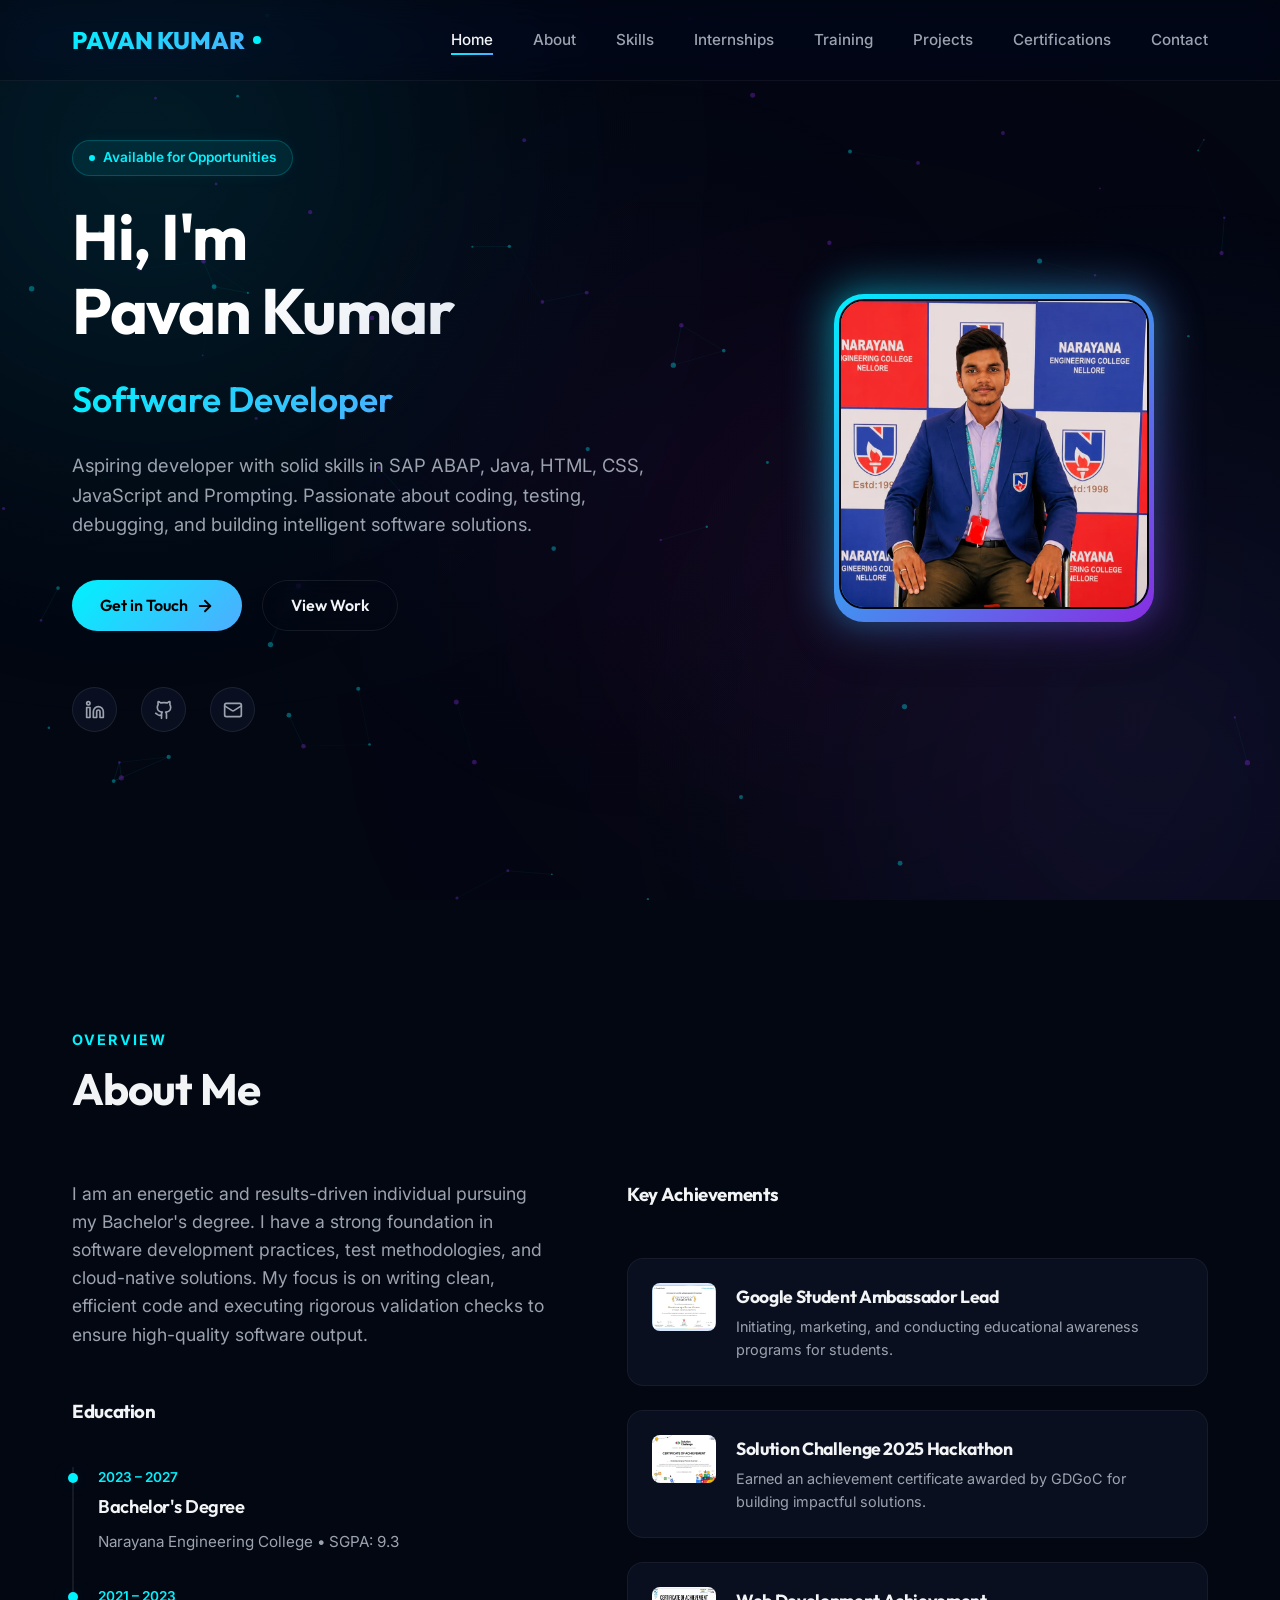
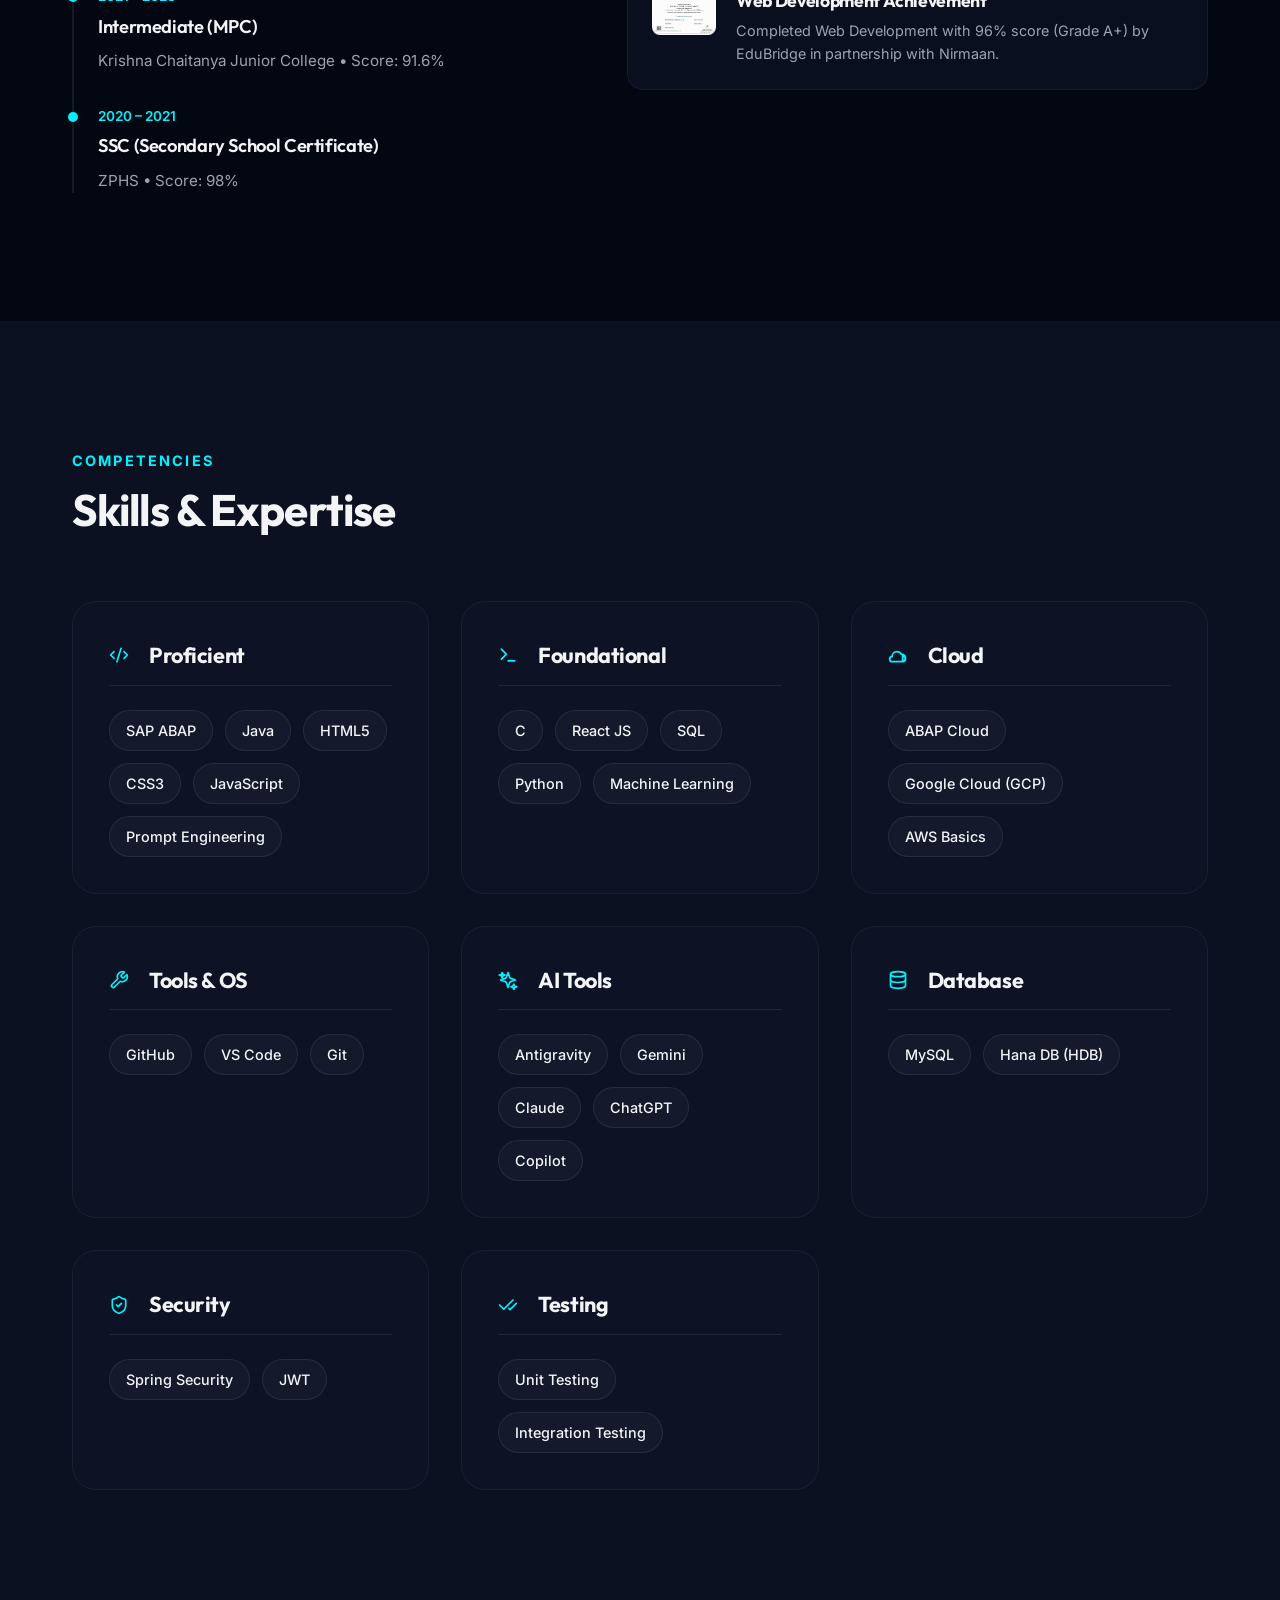
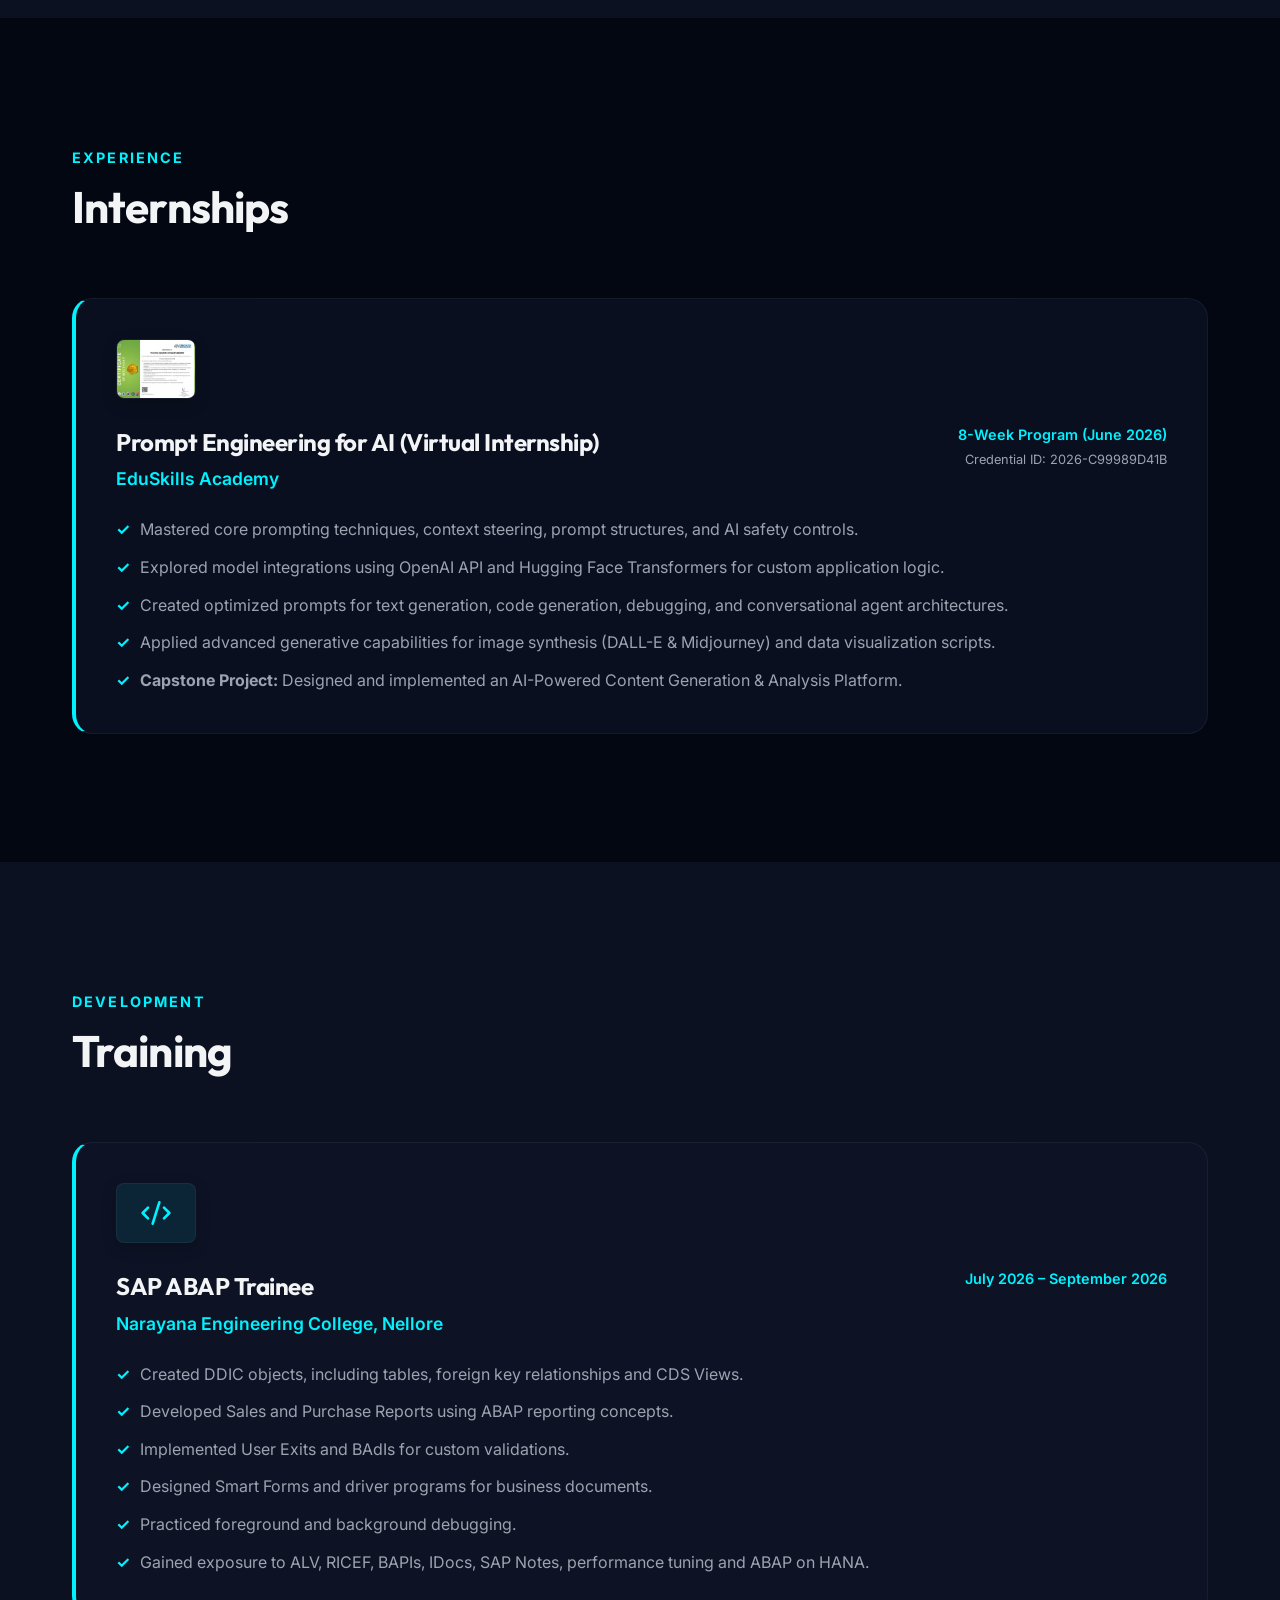
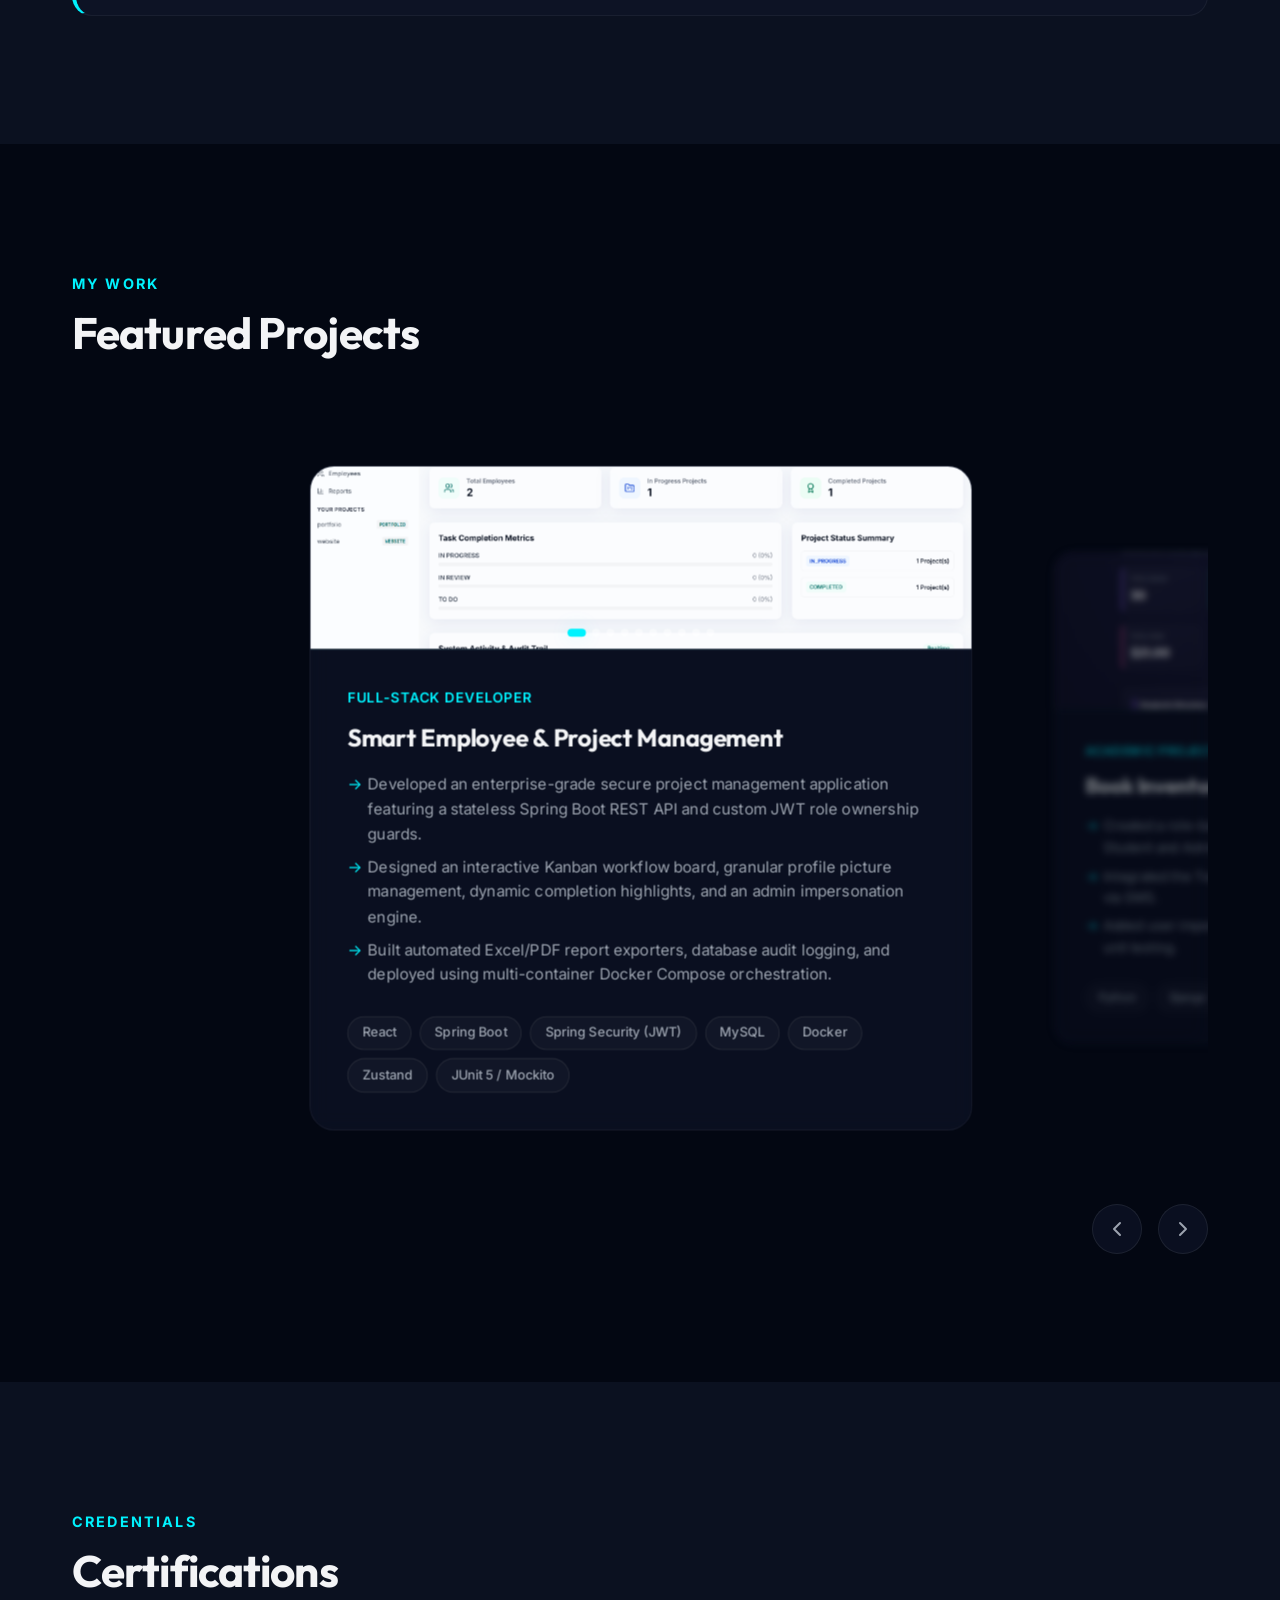
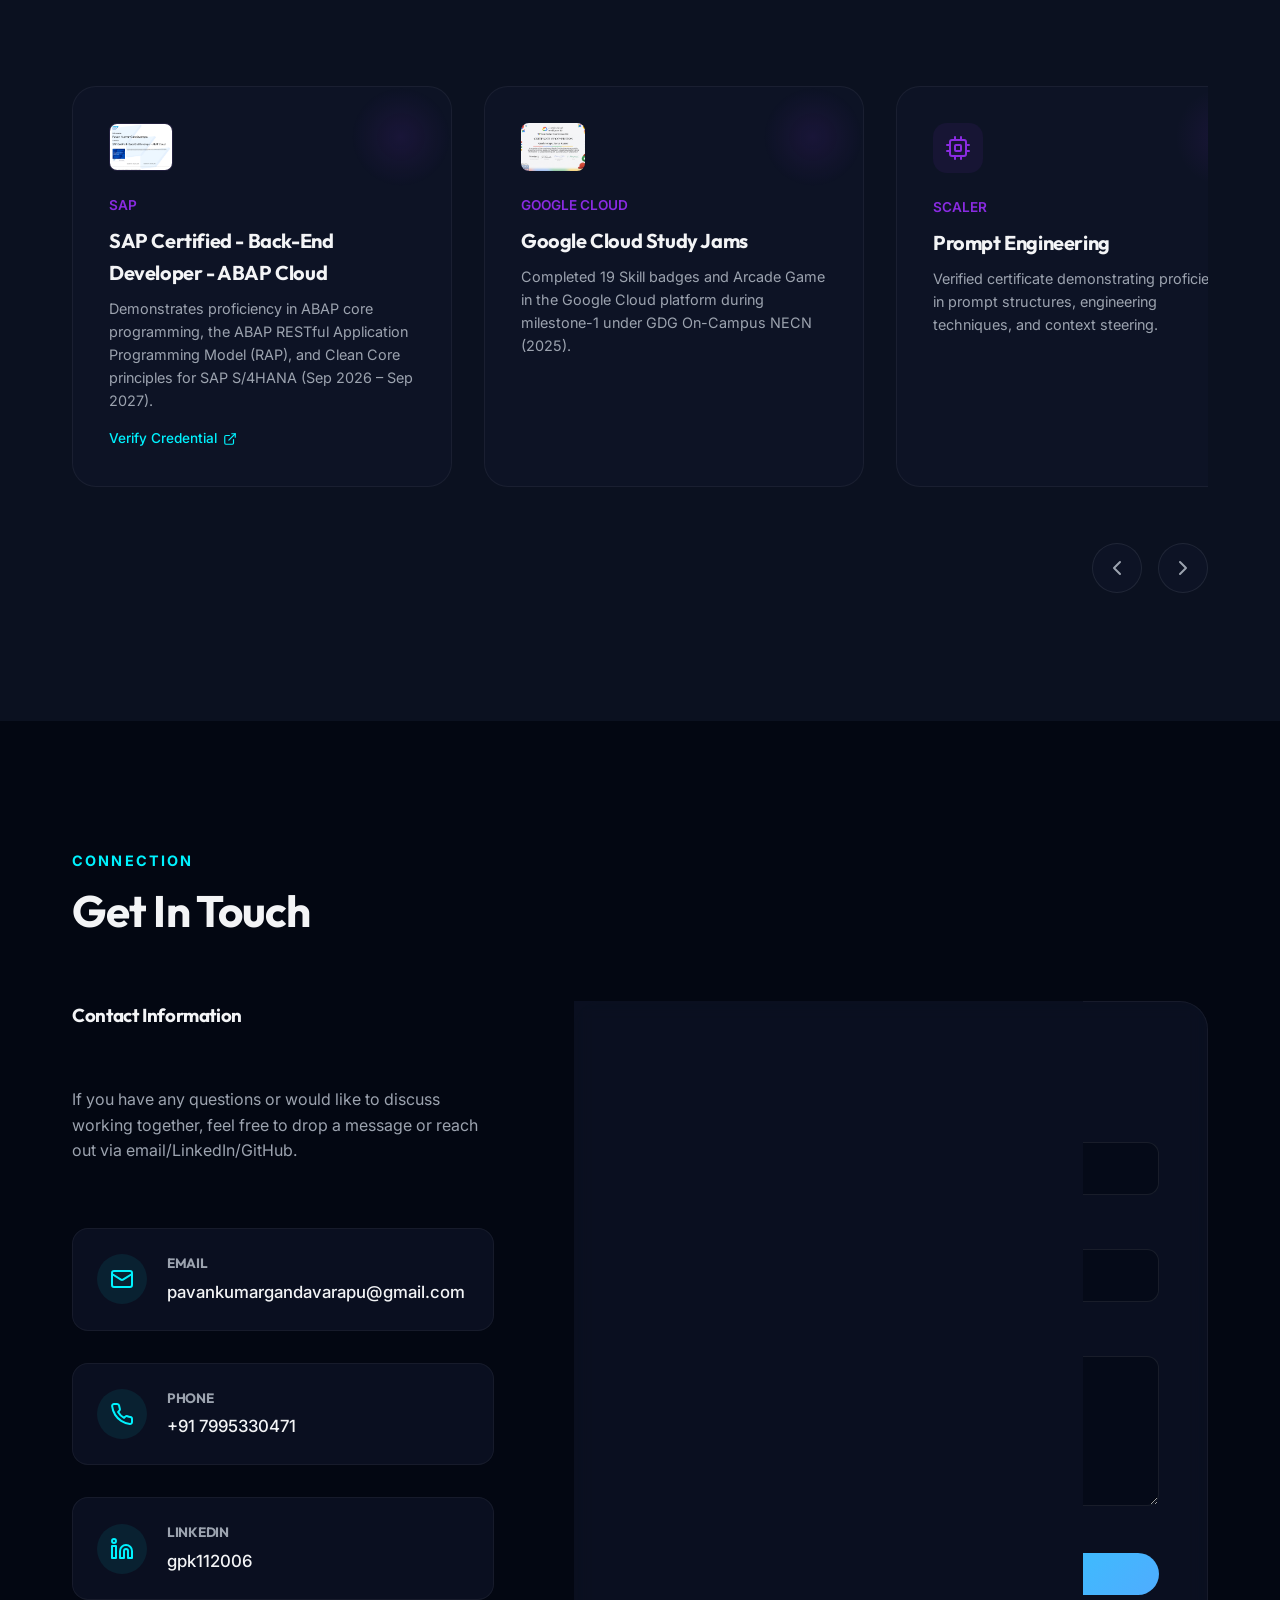
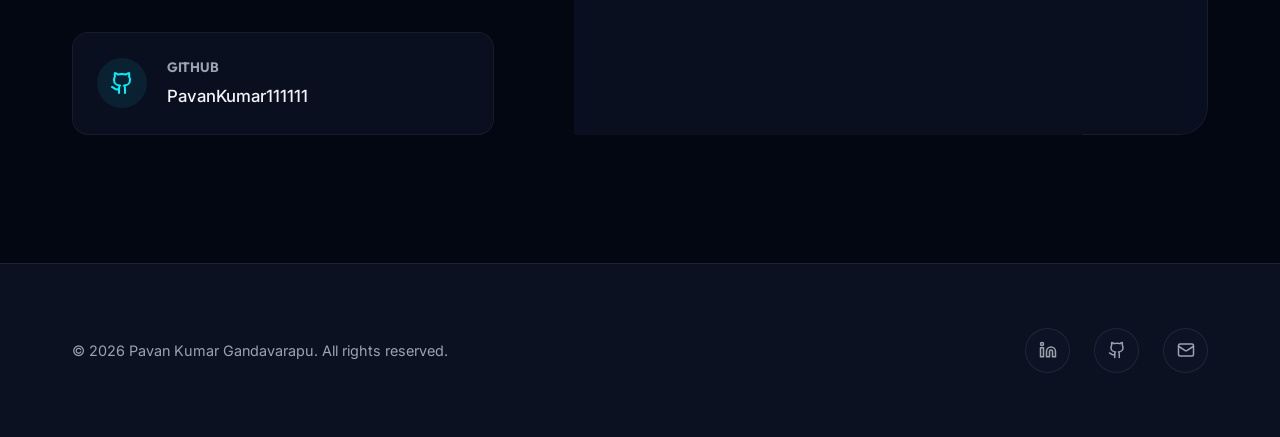
==== index.html @ f1aa1894 "Updated" ====
<!DOCTYPE html>
<html lang="en">
<head>
  <meta charset="UTF-8">
  <meta name="viewport" content="width=device-width, initial-scale=1.0">
  <meta name="description" content="Pavan Kumar Gandavarapu - Software Developer & Quality Analyst Portfolio. Explore projects, skills, education, and achievements.">
  <title>Pavan Kumar Gandavarapu | Portfolio</title>
  <link rel="stylesheet" href="style.css">
</head>
<body>

  <!-- Scroll Progress Bar -->
  <div class="scroll-progress-container">
    <div class="scroll-progress-bar"></div>
  </div>

  <!-- Background Floating Blur Blobs -->
  <div class="bg-blob-container">
    <div class="bg-blob blob-1"></div>
    <div class="bg-blob blob-2"></div>
    <div class="bg-blob blob-3"></div>
  </div>

  <!-- Background Grid Mesh -->
  <div class="bg-grid"></div>

  <!-- Header Navigation -->
  <header>
    <div class="container">
      <nav>
        <a href="#hero" class="logo">
          PAVAN KUMAR <span class="logo-dot"></span>
        </a>
        <ul class="nav-links">
          <li><a href="#hero" class="active">Home</a></li>
          <li><a href="#about">About</a></li>
          <li><a href="#skills">Skills</a></li>
          <li><a href="#internships">Internships</a></li>
          <li><a href="#training">Training</a></li>
          <li><a href="#projects">Projects</a></li>
          <li><a href="#certifications">Certifications</a></li>
          <li><a href="#contact">Contact</a></li>
        </ul>
        <button class="mobile-menu-btn" aria-label="Toggle navigation menu">
          <span></span>
          <span></span>
          <span></span>
        </button>
      </nav>
    </div>
  </header>

  <main>
    <!-- Hero Section -->
    <section id="hero" class="hero">
      <!-- Animated Particle Canvas -->
      <canvas id="hero-particles" class="hero-particles-canvas"></canvas>
      <div class="container hero-wrapper">
        <div class="hero-content">
          <div class="hero-tag">Available for Opportunities</div>
          <h1>Hi, I'm <br>Pavan Kumar</h1>
          <div class="hero-typing" data-roles='["Software Developer", "Quality Analyst", "Prompt Engineer", "Web Developer"]'></div>
          <p class="hero-desc">
            Aspiring developer with solid skills in SAP ABAP, Java, HTML, CSS, JavaScript and Prompting. Passionate about coding, testing, debugging, and building intelligent software solutions.
          </p>
          <div class="hero-cta">
            <a href="#contact" class="btn btn-primary">
              Get in Touch 
              <svg xmlns="http://www.w3.org/2000/svg" width="18" height="18" viewBox="0 0 24 24" fill="none" stroke="currentColor" stroke-width="2.5" stroke-linecap="round" stroke-linejoin="round" class="lucide lucide-arrow-right"><path d="M5 12h14"/><path d="m12 5 7 7-7 7"/></svg>
            </a>
            <a href="#projects" class="btn btn-secondary">View Work</a>
          </div>
          <div class="hero-socials">
            <a href="http://www.linkedin.com/in/gpk112006" target="_blank" rel="noopener noreferrer" class="social-link" aria-label="LinkedIn">
              <svg xmlns="http://www.w3.org/2000/svg" width="20" height="20" viewBox="0 0 24 24" fill="none" stroke="currentColor" stroke-width="2" stroke-linecap="round" stroke-linejoin="round" class="lucide lucide-linkedin"><path d="M16 8a6 6 0 0 1 6 6v7h-4v-7a2 2 0 0 0-2-2 2 2 0 0 0-2 2v7h-4v-7a6 6 0 0 1 6-6z"/><rect width="4" height="12" x="2" y="9"/><circle cx="4" cy="4" r="2"/></svg>
            </a>
            <a href="https://github.com/PavanKumar111111" target="_blank" rel="noopener noreferrer" class="social-link" aria-label="GitHub">
              <svg xmlns="http://www.w3.org/2000/svg" width="20" height="20" viewBox="0 0 24 24" fill="none" stroke="currentColor" stroke-width="2" stroke-linecap="round" stroke-linejoin="round" class="lucide lucide-github"><path d="M15 22v-4a4.8 4.8 0 0 0-1-3.5c3 0 6-2 6-5.5.08-1.25-.27-2.48-1-3.5.28-1.15.28-2.35 0-3.5 0 0-1 0-3 1.5-2.64-.5-5.36-.5-8 0C6 2 5 2 5 2c-.3 1.15-.3 2.35 0 3.5A5.403 5.403 0 0 0 4 9c0 3.5 3 5.5 6 5.5-.39.49-.68 1.05-.85 1.65-.17.6-.22 1.23-.15 1.85v4"/><path d="M9 18c-4.51 2-5-2-7-2"/></svg>
            </a>
            <a href="mailto:pavankumargandavarapu@gmail.com" class="social-link" aria-label="Email">
              <svg xmlns="http://www.w3.org/2000/svg" width="20" height="20" viewBox="0 0 24 24" fill="none" stroke="currentColor" stroke-width="2" stroke-linecap="round" stroke-linejoin="round" class="lucide lucide-mail"><rect width="20" height="16" x="2" y="4" rx="2"/><path d="m22 7-8.97 5.7a1.94 1.94 0 0 1-2.06 0L2 7"/></svg>
            </a>
          </div>
        </div>

        <div class="hero-visual">
          <div class="profile-image-wrapper">
            <img src="profile.jpg" alt="Pavan Kumar Gandavarapu" class="profile-img">
          </div>
        </div>
      </div>
    </section>

    <!-- About Section -->
    <section id="about">
      <div class="container">
        <div class="section-header reveal">
          <span class="section-tag">Overview</span>
          <h2 class="section-title">About Me</h2>
        </div>
        
        <div class="about-grid">
          <div class="about-details reveal">
            <p class="about-text">
              I am an energetic and results-driven individual pursuing my Bachelor's degree. I have a strong foundation in software development practices, test methodologies, and cloud-native solutions. My focus is on writing clean, efficient code and executing rigorous validation checks to ensure high-quality software output.
            </p>
            
            <h3 style="margin-top: 1rem; margin-bottom: 0.5rem; font-family: var(--font-heading);">Education</h3>
            <div class="timeline">
              <div class="timeline-item">
                <div class="timeline-dot"></div>
                <div class="timeline-meta">2023 – 2027</div>
                <h4 class="timeline-title">Bachelor's Degree</h4>
                <p class="timeline-desc">Narayana Engineering College • SGPA: 9.3</p>
              </div>
              <div class="timeline-item">
                <div class="timeline-dot"></div>
                <div class="timeline-meta">2021 – 2023</div>
                <h4 class="timeline-title">Intermediate (MPC)</h4>
                <p class="timeline-desc">Krishna Chaitanya Junior College • Score: 91.6%</p>
              </div>
              <div class="timeline-item">
                <div class="timeline-dot"></div>
                <div class="timeline-meta">2020 – 2021</div>
                <h4 class="timeline-title">SSC (Secondary School Certificate)</h4>
                <p class="timeline-desc">ZPHS • Score: 98%</p>
              </div>
            </div>
          </div>

          <div class="about-achievements reveal">
            <h3 style="margin-bottom: 1.5rem; font-family: var(--font-heading);">Key Achievements</h3>
            
            <div class="achievement-card">
              <div class="achievement-icon" style="width: 64px; height: 48px; padding: 0; overflow: hidden; border-radius: 8px; flex-shrink: 0;">
                <img src="ambassador.png" alt="Google Student Ambassador - Certificate of Completion" class="project-img-cover" style="width: 100%; height: 100%; object-fit: cover;">
              </div>
              <div class="achievement-content">
                <h4>Google Student Ambassador Lead</h4>
                <p>Initiating, marketing, and conducting educational awareness programs for students.</p>
              </div>
            </div>

            <div class="achievement-card">
              <div class="achievement-icon" style="width: 64px; height: 48px; padding: 0; overflow: hidden; border-radius: 8px; flex-shrink: 0;">
                <img src="solution_challenge.png" alt="GDG on Campus Solution Challenge - Certificate of Achievement" class="project-img-cover" style="width: 100%; height: 100%; object-fit: cover;">
              </div>
              <div class="achievement-content">
                <h4>Solution Challenge 2025 Hackathon</h4>
                <p>Earned an achievement certificate awarded by GDGoC for building impactful solutions.</p>
              </div>
            </div>

            <div class="achievement-card">
              <div class="achievement-icon" style="width: 64px; height: 48px; padding: 0; overflow: hidden; border-radius: 8px; flex-shrink: 0;">
                <img src="web_dev_cert.png" alt="Web Development with MERN Stack - Certificate of Achievement" class="project-img-cover" style="width: 100%; height: 100%; object-fit: cover;">
              </div>
              <div class="achievement-content">
                <h4>Web Development Achievement</h4>
                <p>Completed Web Development with 96% score (Grade A+) by EduBridge in partnership with Nirmaan.</p>
              </div>
            </div>
          </div>
        </div>
      </div>
    </section>

    <!-- Skills Section -->
    <section id="skills" style="background-color: var(--color-bg-alt);">
      <div class="container">
        <div class="section-header reveal">
          <span class="section-tag">Competencies</span>
          <h2 class="section-title">Skills & Expertise</h2>
        </div>

        <div class="skills-grid reveal">
          <!-- Category 1 -->
          <div class="skills-category">
            <h3>
              <svg xmlns="http://www.w3.org/2000/svg" width="20" height="20" viewBox="0 0 24 24" fill="none" stroke="currentColor" stroke-width="2" stroke-linecap="round" stroke-linejoin="round" class="lucide lucide-code-2" style="margin-right: 8px;"><path d="m18 16 4-4-4-4"/><path d="m6 8-4 4 4 4"/><path d="m14.5 4-5 16"/></svg>
              Proficient
            </h3>
            <div class="skills-list">
              <span class="skill-tag">SAP ABAP</span>
              <span class="skill-tag">Java</span>
              <span class="skill-tag">HTML5</span>
              <span class="skill-tag">CSS3</span>
              <span class="skill-tag">JavaScript</span>
              <span class="skill-tag">Prompt Engineering</span>
            </div>
          </div>

          <!-- Category 2 -->
          <div class="skills-category">
            <h3>
              <svg xmlns="http://www.w3.org/2000/svg" width="20" height="20" viewBox="0 0 24 24" fill="none" stroke="currentColor" stroke-width="2" stroke-linecap="round" stroke-linejoin="round" class="lucide lucide-terminal" style="margin-right: 8px;"><polyline points="4 17 10 11 4 5"/><line x1="12" x2="20" y1="19" y2="19"/></svg>
              Foundational
            </h3>
            <div class="skills-list">
              <span class="skill-tag">C</span>
              <span class="skill-tag">React JS</span>
              <span class="skill-tag">SQL</span>
              <span class="skill-tag">Python</span>
              <span class="skill-tag">Machine Learning</span>
            </div>
          </div>

          <!-- Category 3 -->
          <div class="skills-category">
            <h3>
              <svg xmlns="http://www.w3.org/2000/svg" width="20" height="20" viewBox="0 0 24 24" fill="none" stroke="currentColor" stroke-width="2" stroke-linecap="round" stroke-linejoin="round" class="lucide lucide-cloud" style="margin-right: 8px;"><path d="M17.5 19A3.5 3.5 0 0 0 21 15.5c0-2.79-2.54-4.5-5-4.5-.42-1.04-1.21-1.88-2.22-2.39S11.65 8 10.5 8a5.5 5.5 0 0 0-5.5 5.5C5 13.52 5.02 13.62 5.04 13.73A3.5 3.5 0 0 0 2 17a3 3 0 0 0 3 3h12.5a3.5 3.5 0 0 0 0-7z"/></svg>
              Cloud
            </h3>
            <div class="skills-list">
              <span class="skill-tag">ABAP Cloud</span>
              <span class="skill-tag">Google Cloud (GCP)</span>
              <span class="skill-tag">AWS Basics</span>
            </div>
          </div>

          <!-- Category 4 -->
          <div class="skills-category">
            <h3>
              <svg xmlns="http://www.w3.org/2000/svg" width="20" height="20" viewBox="0 0 24 24" fill="none" stroke="currentColor" stroke-width="2" stroke-linecap="round" stroke-linejoin="round" class="lucide lucide-wrench" style="margin-right: 8px;"><path d="M14.7 6.3a1 1 0 0 0 0 1.4l1.6 1.6a1 1 0 0 0 1.4 0l3.77-3.77a6 6 0 0 1-7.94 7.94l-6.91 6.91a2.12 2.12 0 0 1-3-3l6.91-6.91a6 6 0 0 1 7.94-7.94l-3.76 3.76z"/></svg>
              Tools & OS
            </h3>
            <div class="skills-list">
              <span class="skill-tag">GitHub</span>
              <span class="skill-tag">VS Code</span>
              <span class="skill-tag">Git</span>
            </div>
          </div>

          <!-- Category 5 -->
          <div class="skills-category">
            <h3>
              <svg xmlns="http://www.w3.org/2000/svg" width="20" height="20" viewBox="0 0 24 24" fill="none" stroke="currentColor" stroke-width="2" stroke-linecap="round" stroke-linejoin="round" class="lucide lucide-sparkles" style="margin-right: 8px;"><path d="m12 3-1.912 5.813a2 2 0 0 1-1.275 1.275L3 12l5.813 1.912a2 2 0 0 1 1.275 1.275L12 21l1.912-5.813a2 2 0 0 1 1.275-1.275L21 12l-5.813-1.912a2 2 0 0 1-1.275-1.275L12 3Z"/><path d="m5 3 1 2.5L8.5 6 6 7 5 9.5 4 7 1.5 6 4 5.5z"/><path d="m19 17 1 2.5 2.5.5-2.5 1-1 2.5-1-2.5-2.5-1 2.5-1z"/></svg>
              AI Tools
            </h3>
            <div class="skills-list">
              <span class="skill-tag">Antigravity</span>
              <span class="skill-tag">Gemini</span>
              <span class="skill-tag">Claude</span>
              <span class="skill-tag">ChatGPT</span>
              <span class="skill-tag">Copilot</span>
            </div>
          </div>

          <!-- Category 6 -->
          <div class="skills-category">
            <h3>
              <svg xmlns="http://www.w3.org/2000/svg" width="20" height="20" viewBox="0 0 24 24" fill="none" stroke="currentColor" stroke-width="2" stroke-linecap="round" stroke-linejoin="round" class="lucide lucide-database" style="margin-right: 8px;"><ellipse cx="12" cy="5" rx="9" ry="3"/><path d="M3 5V19A9 3 0 0 0 21 19V5"/><path d="M3 12A9 3 0 0 0 21 12"/></svg>
              Database
            </h3>
            <div class="skills-list">
              <span class="skill-tag">MySQL</span>
              <span class="skill-tag">Hana DB (HDB)</span>
            </div>
          </div>

          <!-- Category 7 -->
          <div class="skills-category">
            <h3>
              <svg xmlns="http://www.w3.org/2000/svg" width="20" height="20" viewBox="0 0 24 24" fill="none" stroke="currentColor" stroke-width="2" stroke-linecap="round" stroke-linejoin="round" class="lucide lucide-shield-check" style="margin-right: 8px;"><path d="M20 13c0 5-3.5 7.5-7.66 8.95a1 1 0 0 1-.67-.01C7.5 20.5 4 18 4 13V6a1 1 0 0 1 1-1c2 0 4.5-1.2 6.24-2.72a1.17 1.17 0 0 1 1.52 0C14.51 3.81 17 5 19 5a1 1 0 0 1 1 1z"/><path d="m9 12 2 2 4-4"/></svg>
              Security
            </h3>
            <div class="skills-list">
              <span class="skill-tag">Spring Security</span>
              <span class="skill-tag">JWT</span>
            </div>
          </div>

          <!-- Category 8 -->
          <div class="skills-category">
            <h3>
              <svg xmlns="http://www.w3.org/2000/svg" width="20" height="20" viewBox="0 0 24 24" fill="none" stroke="currentColor" stroke-width="2" stroke-linecap="round" stroke-linejoin="round" class="lucide lucide-check-check" style="margin-right: 8px;"><path d="M18 6 7 17l-5-5"/><path d="m22 10-7.5 7.5L13 16"/></svg>
              Testing
            </h3>
            <div class="skills-list">
              <span class="skill-tag">Unit Testing</span>
              <span class="skill-tag">Integration Testing</span>
            </div>
          </div>
        </div>
      </div>
    </section>

    <!-- Internships Section -->
    <section id="internships">
      <div class="container">
        <div class="section-header reveal">
          <span class="section-tag">Experience</span>
          <h2 class="section-title">Internships</h2>
        </div>

        <div class="internships-list reveal">
          <!-- Internship 1 -->
          <div class="internship-card">
            <div class="internship-header" style="display: flex; gap: 1.5rem; align-items: center; margin-bottom: 1.5rem;">
              <div class="internship-cert-thumb" style="width: 80px; height: 60px; padding: 0; overflow: hidden; border-radius: 8px; flex-shrink: 0; border: 1px solid var(--color-glass-border); box-shadow: 0 5px 15px rgba(0,0,0,0.2);">
                <img src="internship.png" alt="EduSkills Academy Prompt Engineering Virtual Internship - Certificate" class="project-img-cover" style="width: 100%; height: 100%; object-fit: cover;">
              </div>
              <div style="flex-grow: 1; display: flex; justify-content: space-between; flex-wrap: wrap; gap: 1rem; width: 100%;">
                <div class="internship-title">
                  <h3>Prompt Engineering for AI (Virtual Internship)</h3>
                  <span class="internship-company">EduSkills Academy</span>
                </div>
                <div class="internship-meta" style="text-align: right;">
                  <div class="internship-date">8-Week Program (June 2026)</div>
                  <div class="internship-id">Credential ID: 2026-C99989D41B</div>
                </div>
              </div>
            </div>
            <ul class="internship-bullets">
              <li>Mastered core prompting techniques, context steering, prompt structures, and AI safety controls.</li>
              <li>Explored model integrations using OpenAI API and Hugging Face Transformers for custom application logic.</li>
              <li>Created optimized prompts for text generation, code generation, debugging, and conversational agent architectures.</li>
              <li>Applied advanced generative capabilities for image synthesis (DALL-E & Midjourney) and data visualization scripts.</li>
              <li><strong>Capstone Project:</strong> Designed and implemented an AI-Powered Content Generation & Analysis Platform.</li>
            </ul>
          </div>
        </div>
      </div>
    </section>

    <!-- Training Section -->
    <section id="training" style="background-color: var(--color-bg-alt);">
      <div class="container">
        <div class="section-header reveal">
          <span class="section-tag">Development</span>
          <h2 class="section-title">Training</h2>
        </div>

        <div class="internships-list reveal">
          <!-- Training 1 -->
          <div class="internship-card">
            <div class="internship-header" style="display: flex; gap: 1.5rem; align-items: center; margin-bottom: 1.5rem;">
              <div class="internship-cert-thumb" style="width: 80px; height: 60px; padding: 0; overflow: hidden; border-radius: 8px; flex-shrink: 0; border: 1px solid var(--color-glass-border); box-shadow: 0 5px 15px rgba(0,0,0,0.2); display: flex; align-items: center; justify-content: center; background: rgba(0, 242, 254, 0.08);">
                <svg xmlns="http://www.w3.org/2000/svg" width="32" height="32" viewBox="0 0 24 24" fill="none" stroke="currentColor" stroke-width="2" stroke-linecap="round" stroke-linejoin="round" class="lucide lucide-code-2" style="color: var(--color-primary);"><path d="m18 16 4-4-4-4"/><path d="m6 8-4 4 4 4"/><path d="m14.5 4-5 16"/></svg>
              </div>
              <div style="flex-grow: 1; display: flex; justify-content: space-between; flex-wrap: wrap; gap: 1rem; width: 100%;">
                <div class="internship-title">
                  <h3>SAP ABAP Trainee</h3>
                  <span class="internship-company">Narayana Engineering College, Nellore</span>
                </div>
                <div class="internship-meta" style="text-align: right;">
                  <div class="internship-date">July 2026 – September 2026</div>
                </div>
              </div>
            </div>
            <ul class="internship-bullets">
              <li>Created DDIC objects, including tables, foreign key relationships and CDS Views.</li>
              <li>Developed Sales and Purchase Reports using ABAP reporting concepts.</li>
              <li>Implemented User Exits and BAdIs for custom validations.</li>
              <li>Designed Smart Forms and driver programs for business documents.</li>
              <li>Practiced foreground and background debugging.</li>
              <li>Gained exposure to ALV, RICEF, BAPIs, IDocs, SAP Notes, performance tuning and ABAP on HANA.</li>
            </ul>
          </div>
        </div>
      </div>
    </section>

    <!-- Projects Section -->
    <section id="projects">
      <div class="container">
        <div class="section-header reveal">
          <span class="section-tag">My Work</span>
          <h2 class="section-title">Featured Projects</h2>
        </div>

        <div class="projects-carousel-container reveal">
          <div class="projects-wrapper">
            <!-- Project 1: Smart Employee & Project Management -->
            <div class="project-card">
              <div class="project-header-visual" style="padding: 0; position: relative;">
                <div class="project-slides">
                  <img src="ep1.png" alt="Smart E&P - Administrator Dashboard (Light)" class="project-img-cover active">
                  <img src="ep2.png" alt="Smart E&P - Administrator Dashboard (Dark)" class="project-img-cover">
                  <img src="ep3.png" alt="Smart E&P - Employee Directory" class="project-img-cover">
                  <img src="ep4.png" alt="Smart E&P - Project Showcase" class="project-img-cover">
                  <img src="ep5.png" alt="Smart E&P - System Reports" class="project-img-cover">
                  <img src="ep6.png" alt="Smart E&P - Add New Employee Modal Validation" class="project-img-cover">
                  <img src="ep7.png" alt="Smart E&P - Employee Dashboard" class="project-img-cover">
                  <img src="ep8.png" alt="Smart E&P - 2-Factor Authentication" class="project-img-cover">
                  <img src="ep9.png" alt="Smart E&P - Admin Impersonating Employee view" class="project-img-cover">
                  <img src="ep10.png" alt="Smart E&P - Create New Project Validation" class="project-img-cover">
                </div>
                <div class="slide-dots">
                  <span class="slide-dot active" data-slide-index="0"></span>
                  <span class="slide-dot" data-slide-index="1"></span>
                  <span class="slide-dot" data-slide-index="2"></span>
                  <span class="slide-dot" data-slide-index="3"></span>
                  <span class="slide-dot" data-slide-index="4"></span>
                  <span class="slide-dot" data-slide-index="5"></span>
                  <span class="slide-dot" data-slide-index="6"></span>
                  <span class="slide-dot" data-slide-index="7"></span>
                  <span class="slide-dot" data-slide-index="8"></span>
                  <span class="slide-dot" data-slide-index="9"></span>
                </div>
              </div>
              <div class="project-info">
                <span class="project-meta">Full-Stack Developer</span>
                <h3>Smart Employee & Project Management</h3>
                <div class="project-desc">
                  <ul>
                    <li>Developed an enterprise-grade secure project management application featuring a stateless Spring Boot REST API and custom JWT role ownership guards.</li>
                    <li>Designed an interactive Kanban workflow board, granular profile picture management, dynamic completion highlights, and an admin impersonation engine.</li>
                    <li>Built automated Excel/PDF report exporters, database audit logging, and deployed using multi-container Docker Compose orchestration.</li>
                  </ul>
                </div>
                <div class="project-tech">
                  <span class="tech-pill">React</span>
                  <span class="tech-pill">Spring Boot</span>
                  <span class="tech-pill">Spring Security (JWT)</span>
                  <span class="tech-pill">MySQL</span>
                  <span class="tech-pill">Docker</span>
                  <span class="tech-pill">Zustand</span>
                  <span class="tech-pill">JUnit 5 / Mockito</span>
                </div>
              </div>
            </div>

            <!-- Project 2: Book Inventory Management -->
            <div class="project-card">
              <div class="project-header-visual" style="padding: 0; position: relative;">
                <div class="project-slides">
                  <img src="book1.png" alt="Book Inventory - Admin Dashboard" class="project-img-cover active">
                  <img src="book2.png" alt="Book Inventory - Student Management" class="project-img-cover">
                  <img src="book3.png" alt="Book Inventory - Recent Borrowing Activity" class="project-img-cover">
                  <img src="book4.png" alt="Book Inventory - Library Search Catalog" class="project-img-cover">
                </div>
                <div class="slide-dots">
                  <span class="slide-dot active" data-slide-index="0"></span>
                  <span class="slide-dot" data-slide-index="1"></span>
                  <span class="slide-dot" data-slide-index="2"></span>
                  <span class="slide-dot" data-slide-index="3"></span>
                </div>
              </div>
              <div class="project-info">
                <span class="project-meta">Academic Project</span>
                <h3>Book Inventory Management</h3>
                <div class="project-desc">
                  <ul>
                    <li>Created a role-based book inventory management database with secure Student and Admin portals.</li>
                    <li>Integrated the Twilio API to automatically dispatch overdue notices and alerts via SMS.</li>
                    <li>Added user impersonation, instant filter search, automated fine logs, and solid unit testing.</li>
                  </ul>
                </div>
                <div class="project-tech">
                  <span class="tech-pill">Python</span>
                  <span class="tech-pill">Django</span>
                  <span class="tech-pill">SQLite</span>
                  <span class="tech-pill">Twilio API</span>
                  <span class="tech-pill">Unit Testing</span>
                </div>
              </div>
            </div>

            <!-- Project 3: Tomato Leaf Disease Classification -->
            <div class="project-card">
              <div class="project-header-visual">
                <div class="project-icon-wrapper">
                  <svg xmlns="http://www.w3.org/2000/svg" width="32" height="32" viewBox="0 0 24 24" fill="none" stroke="currentColor" stroke-width="2" stroke-linecap="round" stroke-linejoin="round" class="lucide lucide-leaf"><path d="M11 20A7 7 0 0 1 9.8 6.1C15.5 5 17 4.48 19 2c1 2 2 3.58 1 9.8a7 7 0 0 1-9 8.2z"/><path d="M9 22v-4h-2a3 3 0 0 1-3-3V8"/></svg>
                </div>
              </div>
              <div class="project-info">
                <span class="project-meta">Research Project</span>
                <h3>Tomato Leaf Disease Classification</h3>
                <div class="project-desc">
                  <ul>
                    <li>Developed a hybrid deep learning + machine learning framework to classify 10 tomato leaf disease categories.</li>
                    <li>Extracted high-level discriminative features using pre-trained MobileNetV2 architecture, followed by PCA dimensionality reduction.</li>
                    <li>Systematically evaluated 10 classifiers; SVM (RBF) achieved best overall metrics (~90.6% accuracy, 99.5% ROC-AUC).</li>
                  </ul>
                </div>
                <div class="project-tech">
                  <span class="tech-pill">Python</span>
                  <span class="tech-pill">MobileNetV2</span>
                  <span class="tech-pill">PCA</span>
                  <span class="tech-pill">SVM</span>
                  <span class="tech-pill">Scikit-Learn</span>
                  <span class="tech-pill">TensorFlow</span>
                </div>
              </div>
            </div>

            <!-- Project 4: AI-Driven Agricultural Platform -->
            <div class="project-card">
              <div class="project-header-visual" style="padding: 0;">
                <img src="agritech.png" alt="AgriTech Project Showcase" class="project-img-cover">
              </div>
              <div class="project-info">
                <span class="project-meta">Jan 2025 – Mar 2025</span>
                <h3>AI-Driven Agricultural Platform</h3>
                <div class="project-desc">
                  <ul>
                    <li>Led a 4-member team to construct an agricultural platform prototype helping small/marginal farmers.</li>
                    <li>Delivered real-time analytics and insights on soil health, weather forecasts, and market trends.</li>
                    <li>Integrated an intelligent AI Chatbot to guide users on farming practices and government schemes.</li>
                  </ul>
                </div>
                <div class="project-tech">
                  <span class="tech-pill">Python</span>
                  <span class="tech-pill">AI Chatbot</span>
                  <span class="tech-pill">Data Analytics</span>
                  <span class="tech-pill">Team Lead</span>
                </div>
              </div>
            </div>
          </div>
          <!-- Carousel Controls -->
          <div class="certs-nav" style="margin-top: 2rem;">
            <button class="certs-nav-btn" id="project-prev" aria-label="Previous projects">
              <svg xmlns="http://www.w3.org/2000/svg" width="24" height="24" viewBox="0 0 24 24" fill="none" stroke="currentColor" stroke-width="2" stroke-linecap="round" stroke-linejoin="round" class="lucide lucide-chevron-left"><path d="m15 18-6-6 6-6"/></svg>
            </button>
            <button class="certs-nav-btn" id="project-next" aria-label="Next projects">
              <svg xmlns="http://www.w3.org/2000/svg" width="24" height="24" viewBox="0 0 24 24" fill="none" stroke="currentColor" stroke-width="2" stroke-linecap="round" stroke-linejoin="round" class="lucide lucide-chevron-right"><path d="m9 18 6-6-6-6"/></svg>
            </button>
          </div>
        </div>
      </div>
    </section>

    <!-- Certifications Section -->
    <section id="certifications" style="background-color: var(--color-bg-alt);">
      <div class="container">
        <div class="section-header reveal">
          <span class="section-tag">Credentials</span>
          <h2 class="section-title">Certifications</h2>
        </div>

        <div class="certs-carousel-container reveal">
          <div class="certs-wrapper">
            <!-- Cert 1: SAP Certified Back-End Developer -->
            <div class="cert-card">
              <div class="cert-badge" style="width: 64px; height: 48px; padding: 0; overflow: hidden; border-radius: 8px; flex-shrink: 0; margin-bottom: 1.5rem; border: 1px solid var(--color-glass-border);">
                <img src="sap_abap_cert.png" alt="SAP Certified - Back-End Developer - ABAP Cloud" class="project-img-cover" style="width: 100%; height: 100%; object-fit: cover;">
              </div>
              <div class="cert-issuer">SAP</div>
              <h3>SAP Certified - Back-End Developer - ABAP Cloud</h3>
              <p class="cert-details">Demonstrates proficiency in ABAP core programming, the ABAP RESTful Application Programming Model (RAP), and Clean Core principles for SAP S/4HANA (Sep 2026 – Sep 2027).</p>
              <div>
                <a href="https://www.credly.com/badges/e33816d7-6ccc-4da6-92e5-0fb9e1ec4862" target="_blank" rel="noopener noreferrer" class="cert-verify-link">
                  Verify Credential
                  <svg xmlns="http://www.w3.org/2000/svg" width="14" height="14" viewBox="0 0 24 24" fill="none" stroke="currentColor" stroke-width="2" stroke-linecap="round" stroke-linejoin="round" class="lucide lucide-external-link"><path d="M15 3h6v6"/><path d="M10 14 21 3"/><path d="M18 13v6a2 2 0 0 1-2 2H5a2 2 0 0 1-2-2V8a2 2 0 0 1 2-2h6"/></svg>
                </a>
              </div>
            </div>

            <!-- Cert 2 -->
            <div class="cert-card">
              <div class="cert-badge" style="width: 64px; height: 48px; padding: 0; overflow: hidden; border-radius: 8px; flex-shrink: 0; margin-bottom: 1.5rem;">
                <img src="gcp_study_jams.png" alt="Google Cloud Study Jams '25 - Certificate of Completion" class="project-img-cover" style="width: 100%; height: 100%; object-fit: cover;">
              </div>
              <div class="cert-issuer">Google Cloud</div>
              <h3>Google Cloud Study Jams</h3>
              <p class="cert-details">Completed 19 Skill badges and Arcade Game in the Google Cloud platform during milestone-1 under GDG On-Campus NECN (2025).</p>
            </div>

            <!-- Cert 3 -->
            <div class="cert-card">
              <div class="cert-badge">
                <svg xmlns="http://www.w3.org/2000/svg" width="24" height="24" viewBox="0 0 24 24" fill="none" stroke="currentColor" stroke-width="2" stroke-linecap="round" stroke-linejoin="round" class="lucide lucide-cpu"><rect width="16" height="16" x="4" y="4" rx="2"/><rect width="6" height="6" x="9" y="9" rx="1"/><path d="M9 1v3"/><path d="M15 1v3"/><path d="M9 20v3"/><path d="M15 20v3"/><path d="M20 9h3"/><path d="M20 15h3"/><path d="M1 9h3"/><path d="M1 15h3"/></svg>
              </div>
              <div class="cert-issuer">Scaler</div>
              <h3>Prompt Engineering</h3>
              <p class="cert-details">Verified certificate demonstrating proficiency in prompt structures, engineering techniques, and context steering.</p>
            </div>

            <!-- Cert 4 -->
            <div class="cert-card">
              <div class="cert-badge" style="width: 64px; height: 48px; padding: 0; overflow: hidden; border-radius: 8px; flex-shrink: 0; margin-bottom: 1.5rem;">
                <img src="ai_essentials.png" alt="Google AI Essentials - Coursera Certification" class="project-img-cover" style="width: 100%; height: 100%; object-fit: cover;">
              </div>
              <div class="cert-issuer">Google & Coursera</div>
              <h3>Google AI Essentials</h3>
              <p class="cert-details">Acquired foundational AI expertise, learning to use generative AI tools to boost productivity, write prompts, and analyze data responsibly (Feb 2025).</p>
            </div>
          </div>

          <!-- Carousel Controls -->
          <div class="certs-nav">
            <button class="certs-nav-btn" id="cert-prev" aria-label="Previous certificates">
              <svg xmlns="http://www.w3.org/2000/svg" width="24" height="24" viewBox="0 0 24 24" fill="none" stroke="currentColor" stroke-width="2" stroke-linecap="round" stroke-linejoin="round" class="lucide lucide-chevron-left"><path d="m15 18-6-6 6-6"/></svg>
            </button>
            <button class="certs-nav-btn" id="cert-next" aria-label="Next certificates">
              <svg xmlns="http://www.w3.org/2000/svg" width="24" height="24" viewBox="0 0 24 24" fill="none" stroke="currentColor" stroke-width="2" stroke-linecap="round" stroke-linejoin="round" class="lucide lucide-chevron-right"><path d="m9 18 6-6-6-6"/></svg>
            </button>
          </div>
        </div>
      </div>
    </section>

    <!-- Contact Section -->
    <section id="contact">
      <div class="container">
        <div class="section-header reveal">
          <span class="section-tag">Connection</span>
          <h2 class="section-title">Get In Touch</h2>
        </div>

        <div class="contact-grid">
          <div class="contact-info reveal">
            <h3 style="font-family: var(--font-heading); margin-bottom: 1.5rem;">Contact Information</h3>
            <p style="color: var(--color-text-muted); margin-bottom: 2rem;">
              If you have any questions or would like to discuss working together, feel free to drop a message or reach out via email/LinkedIn/GitHub.
            </p>
            
            <div class="contact-card">
              <div class="contact-icon">
                <svg xmlns="http://www.w3.org/2000/svg" width="24" height="24" viewBox="0 0 24 24" fill="none" stroke="currentColor" stroke-width="2" stroke-linecap="round" stroke-linejoin="round" class="lucide lucide-mail"><rect width="20" height="16" x="2" y="4" rx="2"/><path d="m22 7-8.97 5.7a1.94 1.94 0 0 1-2.06 0L2 7"/></svg>
              </div>
              <div class="contact-details">
                <h4>Email</h4>
                <p><a href="mailto:pavankumargandavarapu@gmail.com">pavankumargandavarapu@gmail.com</a></p>
              </div>
            </div>

            <div class="contact-card">
              <div class="contact-icon">
                <svg xmlns="http://www.w3.org/2000/svg" width="24" height="24" viewBox="0 0 24 24" fill="none" stroke="currentColor" stroke-width="2" stroke-linecap="round" stroke-linejoin="round" class="lucide lucide-phone"><path d="M22 16.92v3a2 2 0 0 1-2.18 2 19.79 19.79 0 0 1-8.63-3.07 19.5 19.5 0 0 1-6-6 19.79 19.79 0 0 1-3.07-8.67A2 2 0 0 1 4.11 2h3a2 2 0 0 1 2 1.72 12.84 12.84 0 0 0 .7 2.81 2 2 0 0 1-.45 2.11L8.09 9.91a16 16 0 0 0 6 6l1.27-1.27a2 2 0 0 1 2.11-.45 12.84 12.84 0 0 0 2.81.7A2 2 0 0 1 22 16.92z"/></svg>
              </div>
              <div class="contact-details">
                <h4>Phone</h4>
                <p><a href="tel:+917995330471">+91 7995330471</a></p>
              </div>
            </div>

            <div class="contact-card">
              <div class="contact-icon">
                <svg xmlns="http://www.w3.org/2000/svg" width="24" height="24" viewBox="0 0 24 24" fill="none" stroke="currentColor" stroke-width="2" stroke-linecap="round" stroke-linejoin="round" class="lucide lucide-linkedin"><path d="M16 8a6 6 0 0 1 6 6v7h-4v-7a2 2 0 0 0-2-2 2 2 0 0 0-2 2v7h-4v-7a6 6 0 0 1 6-6z"/><rect width="4" height="12" x="2" y="9"/><circle cx="4" cy="4" r="2"/></svg>
              </div>
              <div class="contact-details">
                <h4>LinkedIn</h4>
                <p><a href="http://www.linkedin.com/in/gpk112006" target="_blank" rel="noopener noreferrer">gpk112006</a></p>
              </div>
            </div>

            <div class="contact-card">
              <div class="contact-icon">
                <svg xmlns="http://www.w3.org/2000/svg" width="24" height="24" viewBox="0 0 24 24" fill="none" stroke="currentColor" stroke-width="2" stroke-linecap="round" stroke-linejoin="round" class="lucide lucide-github"><path d="M15 22v-4a4.8 4.8 0 0 0-1-3.5c3 0 6-2 6-5.5.08-1.25-.27-2.48-1-3.5.28-1.15.28-2.35 0-3.5 0 0-1 0-3 1.5-2.64-.5-5.36-.5-8 0C6 2 5 2 5 2c-.3 1.15-.3 2.35 0 3.5A5.403 5.403 0 0 0 4 9c0 3.5 3 5.5 6 5.5-.39.49-.68 1.05-.85 1.65-.17.6-.22 1.23-.15 1.85v4"/><path d="M9 18c-4.51 2-5-2-7-2"/></svg>
              </div>
              <div class="contact-details">
                <h4>GitHub</h4>
                <p><a href="https://github.com/PavanKumar111111" target="_blank" rel="noopener noreferrer">PavanKumar111111</a></p>
              </div>
            </div>
          </div>

          <div class="contact-form reveal">
            <h3 style="font-family: var(--font-heading); margin-bottom: 2rem;">Send a Message</h3>
            <form action="https://formsubmit.co/pavankumargandavarapu@gmail.com" method="POST" id="portfolioContactForm">
              <!-- Disable captcha for seamless AJAX submit -->
              <input type="hidden" name="_captcha" value="false">
              <div class="form-group">
                <label for="formName">Full Name</label>
                <input type="text" id="formName" name="name" class="form-control" placeholder="Enter your name" required>
              </div>
              <div class="form-group">
                <label for="formEmail">Email Address</label>
                <input type="email" id="formEmail" name="email" class="form-control" placeholder="Enter your email" required>
              </div>
              <div class="form-group">
                <label for="formMessage">Message</label>
                <textarea id="formMessage" name="message" class="form-control" placeholder="Type your message here..." required></textarea>
              </div>
              <button type="submit" class="btn btn-primary" style="width: 100%; justify-content: center; margin-top: 1rem;">
                Send Message 
                <svg xmlns="http://www.w3.org/2000/svg" width="18" height="18" viewBox="0 0 24 24" fill="none" stroke="currentColor" stroke-width="2" stroke-linecap="round" stroke-linejoin="round" class="lucide lucide-send" style="margin-left: 8px;"><line x1="22" x2="11" y1="2" y2="13"/><polygon points="22 2 15 22 11 13 2 9 22 2"/></svg>
              </button>
              <div id="formStatus" class="form-status"></div>
            </form>
          </div>
        </div>
      </div>
    </section>
  </main>

  <footer>
    <div class="container footer-wrapper">
      <p class="copyright">
        &copy; 2026 Pavan Kumar Gandavarapu. All rights reserved.
      </p>
      <div class="hero-socials">
        <a href="http://www.linkedin.com/in/gpk112006" target="_blank" rel="noopener noreferrer" class="social-link" aria-label="LinkedIn">
          <svg xmlns="http://www.w3.org/2000/svg" width="18" height="18" viewBox="0 0 24 24" fill="none" stroke="currentColor" stroke-width="2" stroke-linecap="round" stroke-linejoin="round" class="lucide lucide-linkedin"><path d="M16 8a6 6 0 0 1 6 6v7h-4v-7a2 2 0 0 0-2-2 2 2 0 0 0-2 2v7h-4v-7a6 6 0 0 1 6-6z"/><rect width="4" height="12" x="2" y="9"/><circle cx="4" cy="4" r="2"/></svg>
        </a>
        <a href="https://github.com/PavanKumar111111" target="_blank" rel="noopener noreferrer" class="social-link" aria-label="GitHub">
          <svg xmlns="http://www.w3.org/2000/svg" width="18" height="18" viewBox="0 0 24 24" fill="none" stroke="currentColor" stroke-width="2" stroke-linecap="round" stroke-linejoin="round" class="lucide lucide-github"><path d="M15 22v-4a4.8 4.8 0 0 0-1-3.5c3 0 6-2 6-5.5.08-1.25-.27-2.48-1-3.5.28-1.15.28-2.35 0-3.5 0 0-1 0-3 1.5-2.64-.5-5.36-.5-8 0C6 2 5 2 5 2c-.3 1.15-.3 2.35 0 3.5A5.403 5.403 0 0 0 4 9c0 3.5 3 5.5 6 5.5-.39.49-.68 1.05-.85 1.65-.17.6-.22 1.23-.15 1.85v4"/><path d="M9 18c-4.51 2-5-2-7-2"/></svg>
        </a>
        <a href="mailto:pavankumargandavarapu@gmail.com" class="social-link" aria-label="Email">
          <svg xmlns="http://www.w3.org/2000/svg" width="18" height="18" viewBox="0 0 24 24" fill="none" stroke="currentColor" stroke-width="2" stroke-linecap="round" stroke-linejoin="round" class="lucide lucide-mail"><rect width="20" height="16" x="2" y="4" rx="2"/><path d="m22 7-8.97 5.7a1.94 1.94 0 0 1-2.06 0L2 7"/></svg>
        </a>
      </div>
    </div>
  </footer>

  <!-- Lightbox Modal for Images -->
  <div id="lightboxModal" class="lightbox-modal">
    <span class="lightbox-close">&times;</span>
    <div class="lightbox-container">
      <div class="lightbox-gallery" id="lightboxGallery">
        <!-- JS will dynamically populate image elements here -->
      </div>
      <!-- Gallery navigation arrows -->
      <button class="gallery-nav-btn prev" id="galleryPrev" aria-label="Previous image">&lsaquo;</button>
      <button class="gallery-nav-btn next" id="galleryNext" aria-label="Next image">&rsaquo;</button>
    </div>
    <div id="lightboxCaption" class="lightbox-caption"></div>
  </div>

  <script src="script.js"></script>
</body>
</html>
---- style.css ----
@import url('https://fonts.googleapis.com/css2?family=Inter:wght@300;400;500;600;700&family=Outfit:wght@400;500;600;700;800&display=swap');

/* --- CUSTOM VARIABLES --- */
:root {
  --font-heading: 'Outfit', sans-serif;
  --font-body: 'Inter', sans-serif;

  --color-bg: #030712;
  --color-bg-alt: #0b1120;
  --color-primary: #00f2fe;
  --color-secondary: #4facfe;
  --color-accent: #8a2be2;
  --color-text-main: #f3f4f6;
  --color-text-muted: #9ca3af;
  --color-border: rgba(255, 255, 255, 0.08);
  --color-glass-bg: rgba(15, 23, 42, 0.6);
  --color-glass-border: rgba(255, 255, 255, 0.05);
  
  --gradient-primary: linear-gradient(135deg, var(--color-primary) 0%, var(--color-secondary) 100%);
  --gradient-dark: linear-gradient(180deg, var(--color-bg) 0%, var(--color-bg-alt) 100%);
  --glow-shadow: 0 0 20px rgba(0, 242, 254, 0.15);
  --transition-smooth: all 0.4s cubic-bezier(0.16, 1, 0.3, 1);
}

/* --- RESET & GLOBAL STYLES --- */
* {
  margin: 0;
  padding: 0;
  box-sizing: border-box;
  scroll-behavior: smooth;
}

body {
  font-family: var(--font-body);
  background-color: var(--color-bg);
  color: var(--color-text-main);
  overflow-x: hidden;
  line-height: 1.6;
}

/* SVG icon sizing helper */
.contact-icon svg,
.achievement-icon svg,
.cert-badge svg {
  width: 24px;
  height: 24px;
  display: block;
}

.project-icon-wrapper svg {
  width: 32px;
  height: 32px;
  display: block;
}

/* Background mesh / grid effect */
.bg-grid {
  position: fixed;
  top: 0;
  left: 0;
  width: 100%;
  height: 100%;
  z-index: -2;
  background-image: 
    radial-gradient(circle at 10% 20%, rgba(0, 242, 254, 0.03) 0%, transparent 40%),
    radial-gradient(circle at 90% 80%, rgba(79, 172, 254, 0.04) 0%, transparent 40%),
    radial-gradient(circle at 50% 50%, rgba(138, 43, 226, 0.03) 0%, transparent 50%);
  background-attachment: fixed;
}

.bg-grid::before {
  content: '';
  position: absolute;
  top: 0;
  left: 0;
  width: 100%;
  height: 100%;
  background-image: linear-gradient(rgba(255, 255, 255, 0.004) 1px, transparent 1px),
                    linear-gradient(90deg, rgba(255, 255, 255, 0.004) 1px, transparent 1px);
  background-size: 50px 50px;
  mask-image: radial-gradient(ellipse at center, black, transparent 80%);
  -webkit-mask-image: radial-gradient(ellipse at center, black, transparent 80%);
}

/* --- SCROLLBAR --- */
::-webkit-scrollbar {
  width: 10px;
}
::-webkit-scrollbar-track {
  background: var(--color-bg);
}
::-webkit-scrollbar-thumb {
  background: rgba(255, 255, 255, 0.1);
  border-radius: 5px;
  border: 2px solid var(--color-bg);
}
::-webkit-scrollbar-thumb:hover {
  background: var(--color-primary);
}

/* --- TYPOGRAPHY --- */
h1, h2, h3, h4 {
  font-family: var(--font-heading);
  font-weight: 700;
  letter-spacing: -0.02em;
}

a {
  color: inherit;
  text-decoration: none;
  transition: var(--transition-smooth);
}

/* --- CONTAINER & BUTTONS --- */
.container {
  width: 100%;
  max-width: 1200px;
  margin: 0 auto;
  padding: 0 2rem;
}

.btn {
  display: inline-flex;
  align-items: center;
  gap: 0.5rem;
  padding: 0.75rem 1.75rem;
  border-radius: 50px;
  font-family: var(--font-heading);
  font-weight: 600;
  cursor: pointer;
  transition: var(--transition-smooth);
  position: relative;
  overflow: hidden;
  z-index: 1;
}

.btn-primary {
  background: var(--gradient-primary);
  color: #000;
  border: none;
}

.btn-primary:hover {
  transform: translateY(-2px);
  box-shadow: 0 5px 15px rgba(0, 242, 254, 0.3), var(--glow-shadow);
}

.btn-secondary {
  background: transparent;
  color: var(--color-text-main);
  border: 1px solid var(--color-border);
  backdrop-filter: blur(10px);
}

.btn-secondary:hover {
  border-color: var(--color-primary);
  color: var(--color-primary);
  transform: translateY(-2px);
  box-shadow: var(--glow-shadow);
}

/* --- HEADER & NAVIGATION --- */
header {
  position: fixed;
  top: 0;
  left: 0;
  width: 100%;
  z-index: 100;
  background: rgba(3, 7, 18, 0.4);
  backdrop-filter: blur(16px) saturate(180%);
  -webkit-backdrop-filter: blur(16px) saturate(180%);
  border-bottom: 1px solid var(--color-glass-border);
  transition: var(--transition-smooth);
}

header.scrolled {
  background: rgba(3, 7, 18, 0.85);
  box-shadow: 0 10px 30px rgba(0, 0, 0, 0.3);
}

nav {
  display: flex;
  justify-content: space-between;
  align-items: center;
  height: 80px;
}

.logo {
  font-family: var(--font-heading);
  font-size: 1.5rem;
  font-weight: 800;
  background: var(--gradient-primary);
  -webkit-background-clip: text;
  -webkit-text-fill-color: transparent;
  display: flex;
  align-items: center;
  gap: 0.5rem;
}

.logo-dot {
  width: 8px;
  height: 8px;
  border-radius: 50%;
  background: var(--color-primary);
  display: inline-block;
  box-shadow: var(--glow-shadow);
}

.nav-links {
  display: flex;
  gap: 2.5rem;
  list-style: none;
}

.nav-links a {
  font-size: 0.95rem;
  font-weight: 500;
  color: var(--color-text-muted);
  position: relative;
}

.nav-links a:hover,
.nav-links a.active {
  color: var(--color-text-main);
}

.nav-links a::after {
  content: '';
  position: absolute;
  bottom: -6px;
  left: 0;
  width: 0;
  height: 2px;
  background: var(--gradient-primary);
  transition: var(--transition-smooth);
}

.nav-links a:hover::after,
.nav-links a.active::after {
  width: 100%;
}

.mobile-menu-btn {
  display: none;
  flex-direction: column;
  gap: 6px;
  background: none;
  border: none;
  cursor: pointer;
  z-index: 101;
}

.mobile-menu-btn span {
  width: 24px;
  height: 2px;
  background-color: var(--color-text-main);
  transition: var(--transition-smooth);
}

/* --- HERO SECTION --- */
.hero {
  min-height: 100vh;
  display: flex;
  align-items: center;
  position: relative;
  padding-top: 100px;
}

.hero-wrapper {
  display: grid;
  grid-template-columns: 1.2fr 0.8fr;
  gap: 4rem;
  align-items: center;
}

.hero-tag {
  background: rgba(0, 242, 254, 0.08);
  border: 1px solid rgba(0, 242, 254, 0.2);
  color: var(--color-primary);
  padding: 0.4rem 1rem;
  border-radius: 50px;
  font-size: 0.85rem;
  font-weight: 600;
  display: inline-flex;
  align-items: center;
  gap: 0.5rem;
  margin-bottom: 1.5rem;
  box-shadow: 0 0 15px rgba(0, 242, 254, 0.05);
}

.hero-tag::before {
  content: '';
  width: 6px;
  height: 6px;
  background: var(--color-primary);
  border-radius: 50%;
  animation: pulse 1.5s infinite;
}

.hero h1 {
  font-size: 4rem;
  line-height: 1.15;
  margin-bottom: 1.5rem;
  background: linear-gradient(135deg, #ffffff 30%, #e2e8f0 70%, var(--color-secondary) 100%);
  -webkit-background-clip: text;
  -webkit-text-fill-color: transparent;
}

.hero-typing {
  font-family: var(--font-heading);
  font-size: 2.2rem;
  font-weight: 600;
  height: 3.5rem;
  background: var(--gradient-primary);
  -webkit-background-clip: text;
  -webkit-text-fill-color: transparent;
  display: inline-block;
  position: relative;
  margin-bottom: 1.5rem;
}

.hero-typing::after {
  content: '|';
  position: relative;
  left: 2px;
  color: var(--color-primary);
  animation: caret-blink 0.8s step-end infinite;
}

.hero-desc {
  font-size: 1.15rem;
  color: var(--color-text-muted);
  max-width: 580px;
  margin-bottom: 2.5rem;
}

.hero-cta {
  display: flex;
  gap: 1.25rem;
  margin-bottom: 3.5rem;
}

.hero-socials {
  display: flex;
  gap: 1.5rem;
  align-items: center;
}

.social-link {
  width: 45px;
  height: 45px;
  border-radius: 50%;
  border: 1px solid var(--color-border);
  background: var(--color-glass-bg);
  display: flex;
  align-items: center;
  justify-content: center;
  color: var(--color-text-muted);
  transition: var(--transition-smooth);
}

.social-link:hover {
  color: var(--color-primary);
  border-color: var(--color-primary);
  transform: translateY(-3px);
  box-shadow: var(--glow-shadow);
}

/* Visual code mock graphic on Hero side */
.hero-visual {
  position: relative;
  display: flex;
  justify-content: center;
  perspective: 1000px; /* Enable 3D depth for the flip */
}

.profile-image-wrapper {
  position: relative;
  width: 100%;
  max-width: 320px;
  aspect-ratio: 1;
  border-radius: 30px;
  padding: 5px;
  background: linear-gradient(135deg, var(--color-primary), var(--color-accent));
  box-shadow: 0 20px 40px rgba(0, 0, 0, 0.4), var(--glow-shadow);
  z-index: 2;
  margin-top: 10%;
  transform-style: preserve-3d;
  opacity: 0;
}

.profile-image-wrapper.flip-active {
  /* Compound animation: Backflip entrance first, then start floating infinitely */
  animation: 
    backflip-entrance 1.5s cubic-bezier(0.34, 1.56, 0.64, 1) forwards, 
    float-avatar 6s ease-in-out infinite 1.5s;
}

/* Card Spotlight Hover Glow Effect */
.project-card, .internship-card, .skills-category, .cert-card {
  position: relative;
  overflow: hidden;
}

.project-card::after, .internship-card::after, .skills-category::after, .cert-card::after {
  content: '';
  position: absolute;
  top: 0;
  left: 0;
  width: 100%;
  height: 100%;
  border-radius: inherit;
  background: radial-gradient(
    400px circle at var(--mouse-x, 0px) var(--mouse-y, 0px),
    rgba(0, 242, 254, 0.06),
    transparent 65%
  );
  z-index: 1;
  pointer-events: none;
  opacity: 0;
  transition: opacity 0.5s ease;
}

.project-card:hover::after, .internship-card:hover::after, .skills-category:hover::after, .cert-card:hover::after {
  opacity: 1;
}

.profile-image-wrapper::before {
  content: '';
  position: absolute;
  top: -10px;
  left: -10px;
  right: -10px;
  bottom: -10px;
  background: linear-gradient(135deg, var(--color-primary), var(--color-accent));
  border-radius: 40px;
  z-index: -1;
  filter: blur(20px);
  opacity: 0.4;
}

.profile-img {
  width: 100%;
  height: 100%;
  object-fit: cover;
  border-radius: 25px;
  border: 2px solid var(--color-bg);
}

@keyframes backflip-entrance {
  0% {
    transform: translateY(150px) scale(0.2) rotateX(-360deg);
    opacity: 0;
  }
  60% {
    transform: translateY(-20px) scale(1.05) rotateX(30deg);
    opacity: 0.9;
  }
  80% {
    transform: translateY(5px) scale(0.98) rotateX(-15deg);
  }
  100% {
    transform: translateY(0px) scale(1) rotateX(0deg);
    opacity: 1;
  }
}

@keyframes float-avatar {
  0% { transform: translateY(0px); }
  50% { transform: translateY(-12px); }
  100% { transform: translateY(0px); }
}

/* --- SECTION GENERAL --- */
section {
  padding: 8rem 0;
  position: relative;
}

.section-header {
  margin-bottom: 4rem;
  max-width: 600px;
}

.section-tag {
  color: var(--color-primary);
  font-size: 0.9rem;
  font-weight: 700;
  text-transform: uppercase;
  letter-spacing: 0.15em;
  margin-bottom: 0.75rem;
  display: block;
}

.section-title {
  font-size: 2.75rem;
  line-height: 1.2;
}

/* --- ABOUT SECTION --- */
.about-grid {
  display: grid;
  grid-template-columns: 0.9fr 1.1fr;
  gap: 5rem;
}

.about-details {
  display: flex;
  flex-direction: column;
  gap: 2rem;
}

.about-text {
  font-size: 1.1rem;
  color: var(--color-text-muted);
}

.timeline {
  display: flex;
  flex-direction: column;
  gap: 2rem;
  position: relative;
  padding-left: 1.5rem;
  border-left: 2px solid var(--color-border);
}

.timeline-item {
  position: relative;
}

.timeline-dot {
  position: absolute;
  left: calc(-1.5rem - 6px);
  top: 6px;
  width: 10px;
  height: 10px;
  border-radius: 50%;
  background: var(--color-primary);
  box-shadow: var(--glow-shadow);
}

.timeline-meta {
  font-size: 0.85rem;
  color: var(--color-primary);
  font-weight: 600;
  margin-bottom: 0.25rem;
}

.timeline-title {
  font-size: 1.15rem;
  font-weight: 600;
  margin-bottom: 0.5rem;
}

.timeline-desc {
  font-size: 0.95rem;
  color: var(--color-text-muted);
}

.about-achievements {
  display: flex;
  flex-direction: column;
  gap: 1.5rem;
}

.achievement-card {
  display: flex;
  gap: 1.25rem;
  padding: 1.5rem;
  border-radius: 16px;
  background: var(--color-glass-bg);
  border: 1px solid var(--color-glass-border);
  transition: var(--transition-smooth);
}

.achievement-card:hover {
  transform: translateY(-3px);
  border-color: rgba(0, 242, 254, 0.2);
  box-shadow: 0 10px 30px rgba(0, 0, 0, 0.2);
}

.achievement-icon {
  width: 48px;
  height: 48px;
  border-radius: 12px;
  background: rgba(0, 242, 254, 0.08);
  display: flex;
  align-items: center;
  justify-content: center;
  color: var(--color-primary);
  flex-shrink: 0;
}

.achievement-content h4 {
  font-size: 1.1rem;
  margin-bottom: 0.25rem;
}

.achievement-content p {
  font-size: 0.9rem;
  color: var(--color-text-muted);
}

/* --- SKILLS SECTION --- */
.skills-grid {
  display: grid;
  grid-template-columns: repeat(auto-fit, minmax(280px, 1fr));
  gap: 2rem;
}

.skills-category {
  background: var(--color-glass-bg);
  border: 1px solid var(--color-glass-border);
  padding: 2.25rem;
  border-radius: 24px;
  transition: var(--transition-smooth);
  backdrop-filter: blur(10px);
}

.skills-category:hover {
  border-color: rgba(79, 172, 254, 0.2);
  transform: translateY(-5px);
  box-shadow: 0 15px 30px rgba(0, 0, 0, 0.2);
}

.skills-category h3 {
  font-size: 1.35rem;
  margin-bottom: 1.5rem;
  display: flex;
  align-items: center;
  gap: 0.75rem;
  color: var(--color-text-main);
  border-bottom: 1px solid var(--color-border);
  padding-bottom: 0.75rem;
}

.skills-category h3 svg {
  color: var(--color-primary);
}

.skills-list {
  display: flex;
  flex-wrap: wrap;
  gap: 0.75rem;
}

.skill-tag {
  background: rgba(255, 255, 255, 0.03);
  border: 1px solid var(--color-border);
  padding: 0.5rem 1rem;
  border-radius: 50px;
  font-size: 0.9rem;
  font-weight: 500;
  transition: var(--transition-smooth);
}

.skill-tag:hover {
  background: var(--gradient-primary);
  color: #000;
  border-color: transparent;
  transform: scale(1.05);
  font-weight: 600;
}

.projects-carousel-container {
  position: relative;
  width: 100%;
}

.projects-wrapper {
  display: flex;
  gap: 3rem;
  overflow-x: auto;
  scroll-snap-type: x mandatory;
  padding: 3rem 22%; /* Centers the active card, leaving neighbors visible on sides */
  scrollbar-width: none;
  align-items: center;
}

.projects-wrapper::-webkit-scrollbar {
  display: none;
}

.project-card {
  flex: 0 0 650px;
  max-width: 80vw;
  scroll-snap-align: center;
  background: var(--color-glass-bg);
  border: 1px solid var(--color-glass-border);
  border-radius: 24px;
  overflow: hidden;
  display: flex;
  flex-direction: column;
  backdrop-filter: blur(10px);
  
  /* Default state: scaled down, blurred, and translucent */
  transform: scale(0.88);
  filter: blur(4px);
  opacity: 0.5;
  transition: transform 0.6s cubic-bezier(0.16, 1, 0.3, 1), 
              filter 0.6s cubic-bezier(0.16, 1, 0.3, 1), 
              opacity 0.6s cubic-bezier(0.16, 1, 0.3, 1),
              border-color 0.4s ease,
              box-shadow 0.4s ease;
}

/* Focused / Centered state: scaled up, clean, and opaque */
.project-card.center-focus {
  transform: scale(1.02);
  filter: blur(0px);
  opacity: 1;
}

.project-card.center-focus:hover {
  border-color: rgba(0, 242, 254, 0.25);
  box-shadow: 0 20px 40px rgba(0, 0, 0, 0.3), var(--glow-shadow);
}

.project-header-visual {
  height: 180px;
  background: linear-gradient(135deg, rgba(0, 242, 254, 0.05) 0%, rgba(79, 172, 254, 0.05) 100%);
  border-bottom: 1px solid var(--color-glass-border);
  display: flex;
  align-items: center;
  justify-content: center;
  position: relative;
  overflow: hidden;
}

.project-img-cover {
  width: 100%;
  height: 100%;
  object-fit: cover;
  transition: transform 0.5s cubic-bezier(0.16, 1, 0.3, 1);
  z-index: 1;
}

.project-card:hover .project-img-cover {
  transform: scale(1.04);
}

/* Miniature card slideshow */
.project-slides {
  width: 100%;
  height: 100%;
  position: relative;
  overflow: hidden;
}

.project-slides .project-img-cover {
  position: absolute;
  top: 0;
  left: 0;
  width: 100%;
  height: 100%;
  opacity: 0;
  transition: opacity 0.5s ease;
}

.project-slides .project-img-cover.active {
  opacity: 1;
  position: relative;
}

.slide-dots {
  position: absolute;
  bottom: 12px;
  left: 50%;
  transform: translateX(-50%);
  display: flex;
  gap: 6px;
  z-index: 10;
}

.slide-dot {
  width: 8px;
  height: 8px;
  border-radius: 50%;
  background: rgba(255, 255, 255, 0.4);
  cursor: pointer;
  transition: var(--transition-smooth);
}

.slide-dot.active {
  background: var(--color-primary);
  box-shadow: var(--glow-shadow);
  width: 18px;
  border-radius: 4px;
}

.project-header-visual::before {
  content: '';
  position: absolute;
  width: 150%;
  height: 150%;
  background: radial-gradient(circle, rgba(0, 242, 254, 0.08) 0%, transparent 60%);
  animation: bg-slow-rotate 10s linear infinite;
}

.project-icon-wrapper {
  width: 70px;
  height: 70px;
  border-radius: 20px;
  background: rgba(3, 7, 18, 0.6);
  border: 1px solid var(--color-glass-border);
  display: flex;
  align-items: center;
  justify-content: center;
  z-index: 2;
  color: var(--color-primary);
  box-shadow: 0 10px 25px rgba(0, 0, 0, 0.4);
}

.project-info {
  padding: 2.25rem;
  display: flex;
  flex-direction: column;
  flex-grow: 1;
}

.project-meta {
  font-size: 0.85rem;
  color: var(--color-primary);
  font-weight: 600;
  text-transform: uppercase;
  letter-spacing: 0.05em;
  margin-bottom: 0.5rem;
}

.project-card h3 {
  font-size: 1.5rem;
  margin-bottom: 1rem;
}

.project-desc {
  color: var(--color-text-muted);
  font-size: 0.95rem;
  margin-bottom: 1.75rem;
  flex-grow: 1;
}

.project-desc ul {
  list-style: none;
  display: flex;
  flex-direction: column;
  gap: 0.5rem;
}

.project-desc li {
  position: relative;
  padding-left: 1.25rem;
}

.project-desc li::before {
  content: '→';
  position: absolute;
  left: 0;
  color: var(--color-primary);
}

.project-tech {
  display: flex;
  flex-wrap: wrap;
  gap: 0.5rem;
  margin-top: auto;
}

.tech-pill {
  background: rgba(255, 255, 255, 0.03);
  border: 1px solid var(--color-border);
  font-size: 0.8rem;
  font-weight: 500;
  padding: 0.35rem 0.85rem;
  border-radius: 50px;
  color: var(--color-text-muted);
}

/* --- CERTIFICATIONS SECTION --- */
.certs-carousel-container {
  position: relative;
  width: 100%;
}

.certs-wrapper {
  display: flex;
  gap: 2rem;
  overflow-x: auto;
  scroll-snap-type: x mandatory;
  padding: 1.5rem 0.5rem;
  scrollbar-width: none; /* Firefox */
}

.certs-wrapper::-webkit-scrollbar {
  display: none; /* Safari and Chrome */
}

.cert-card {
  flex: 0 0 380px;
  scroll-snap-align: start;
  background: var(--color-glass-bg);
  border: 1px solid var(--color-glass-border);
  padding: 2.25rem;
  border-radius: 24px;
  position: relative;
  overflow: hidden;
  transition: var(--transition-smooth);
}

.cert-card:hover {
  transform: translateY(-5px);
  border-color: rgba(138, 43, 226, 0.3);
  box-shadow: 0 15px 30px rgba(0, 0, 0, 0.3);
}

.cert-card::before {
  content: '';
  position: absolute;
  top: 0;
  right: 0;
  width: 100px;
  height: 100px;
  background: radial-gradient(circle, rgba(138, 43, 226, 0.1) 0%, transparent 70%);
  z-index: 0;
}

.cert-badge {
  width: 50px;
  height: 50px;
  border-radius: 14px;
  background: rgba(138, 43, 226, 0.08);
  display: flex;
  align-items: center;
  justify-content: center;
  color: var(--color-accent);
  margin-bottom: 1.5rem;
  font-size: 1.25rem;
}

.cert-issuer {
  font-size: 0.85rem;
  color: var(--color-accent);
  font-weight: 600;
  text-transform: uppercase;
  margin-bottom: 0.5rem;
}

.cert-card h3 {
  font-size: 1.25rem;
  margin-bottom: 0.5rem;
  color: var(--color-text-main);
}

.cert-details {
  font-size: 0.9rem;
  color: var(--color-text-muted);
}

.cert-verify-link {
  display: inline-flex;
  align-items: center;
  gap: 6px;
  font-size: 0.85rem;
  color: var(--color-primary);
  font-weight: 500;
  text-decoration: none;
  margin-top: 1rem;
  transition: var(--transition-fast);
}

.cert-verify-link:hover {
  color: var(--color-accent);
  transform: translateX(3px);
}

/* Scroll controls */
.certs-nav {
  display: flex;
  justify-content: flex-end;
  gap: 1rem;
  margin-top: 2rem;
}

.certs-nav-btn {
  width: 50px;
  height: 50px;
  border-radius: 50%;
  border: 1px solid var(--color-border);
  background: var(--color-glass-bg);
  display: flex;
  align-items: center;
  justify-content: center;
  color: var(--color-text-muted);
  cursor: pointer;
  transition: var(--transition-smooth);
}

.certs-nav-btn:hover {
  color: var(--color-primary);
  border-color: var(--color-primary);
  box-shadow: var(--glow-shadow);
}

/* --- CONTACT SECTION --- */
.contact-grid {
  display: grid;
  grid-template-columns: 0.8fr 1.2fr;
  gap: 5rem;
}

.contact-info {
  display: flex;
  flex-direction: column;
  gap: 2rem;
}

.contact-card {
  display: flex;
  gap: 1.25rem;
  align-items: center;
  padding: 1.5rem;
  border-radius: 16px;
  background: var(--color-glass-bg);
  border: 1px solid var(--color-glass-border);
}

.contact-icon {
  width: 50px;
  height: 50px;
  border-radius: 50%;
  background: rgba(0, 242, 254, 0.08);
  display: flex;
  align-items: center;
  justify-content: center;
  color: var(--color-primary);
  font-size: 1.2rem;
}

.contact-details h4 {
  font-size: 0.85rem;
  color: var(--color-text-muted);
  text-transform: uppercase;
  margin-bottom: 0.25rem;
}

.contact-details p {
  font-size: 1.05rem;
  font-weight: 500;
}

/* Form Styling */
.contact-form {
  background: var(--color-glass-bg);
  border: 1px solid var(--color-glass-border);
  padding: 3rem;
  border-radius: 28px;
  backdrop-filter: blur(10px);
}

.form-group {
  margin-bottom: 1.5rem;
}

.form-group label {
  display: block;
  font-size: 0.85rem;
  font-weight: 600;
  margin-bottom: 0.5rem;
  color: var(--color-text-main);
}

.form-control {
  width: 100%;
  background: rgba(3, 7, 18, 0.5);
  border: 1px solid var(--color-border);
  border-radius: 12px;
  padding: 1rem;
  color: var(--color-text-main);
  font-family: var(--font-body);
  font-size: 0.95rem;
  transition: var(--transition-smooth);
}

.form-control:focus {
  outline: none;
  border-color: var(--color-primary);
  box-shadow: 0 0 15px rgba(0, 242, 254, 0.1);
}

textarea.form-control {
  resize: vertical;
  min-height: 150px;
}

.form-status {
  margin-top: 1rem;
  font-size: 0.9rem;
  font-weight: 500;
  display: none;
}

.form-status.success {
  color: #22c55e;
  display: block;
}

.form-status.error {
  color: #ef4444;
  display: block;
}

/* --- FOOTER --- */
footer {
  border-top: 1px solid var(--color-border);
  padding: 4rem 0;
  background-color: var(--color-bg-alt);
}

.footer-wrapper {
  display: flex;
  justify-content: space-between;
  align-items: center;
}

.copyright {
  font-size: 0.9rem;
  color: var(--color-text-muted);
}

/* --- SCROLL REVEAL ANIMATIONS --- */
.reveal {
  opacity: 0;
  transform: translateY(30px);
  transition: opacity 0.8s ease, transform 0.8s cubic-bezier(0.16, 1, 0.3, 1);
}

.reveal.active {
  opacity: 1;
  transform: translateY(0);
}

/* --- KEYFRAMES --- */
@keyframes caret-blink {
  from, to { color: transparent }
  50% { color: var(--color-primary) }
}

@keyframes pulse {
  0% { transform: scale(0.9); opacity: 0.5; }
  50% { transform: scale(1.2); opacity: 1; box-shadow: 0 0 10px var(--color-primary); }
  100% { transform: scale(0.9); opacity: 0.5; }
}

/* --- INTERNSHIPS SECTION --- */
.internships-list {
  display: flex;
  flex-direction: column;
  gap: 2.5rem;
}

.internship-card {
  background: var(--color-glass-bg);
  border: 1px solid var(--color-glass-border);
  border-left: 4px solid var(--color-primary);
  padding: 2.5rem;
  border-radius: 20px;
  position: relative;
  transition: var(--transition-smooth);
}

.internship-card:hover {
  transform: translateY(-4px);
  border-color: rgba(0, 242, 254, 0.2);
  border-left-color: var(--color-primary);
  box-shadow: 0 15px 35px rgba(0, 0, 0, 0.3), var(--glow-shadow);
}

.internship-header {
  display: flex;
  justify-content: space-between;
  align-items: flex-start;
  margin-bottom: 1.5rem;
  flex-wrap: wrap;
  gap: 1rem;
}

.internship-title h3 {
  font-size: 1.5rem;
  margin-bottom: 0.25rem;
  color: var(--color-text-main);
}

.internship-company {
  color: var(--color-primary);
  font-weight: 600;
  font-size: 1.1rem;
}

.internship-meta {
  text-align: right;
}

.internship-date {
  font-size: 0.9rem;
  color: var(--color-primary);
  font-weight: 600;
}

.internship-id {
  font-size: 0.8rem;
  color: var(--color-text-muted);
  margin-top: 0.25rem;
}

.internship-bullets {
  list-style: none;
  display: flex;
  flex-direction: column;
  gap: 0.75rem;
}

.internship-bullets li {
  position: relative;
  padding-left: 1.5rem;
  font-size: 1rem;
  color: var(--color-text-muted);
}

.internship-bullets li::before {
  content: '✓';
  position: absolute;
  left: 0;
  color: var(--color-primary);
  font-weight: 700;
}

/* --- RESPONSIVE MEDIA QUERIES --- */
@media (max-width: 1024px) {
  .hero-wrapper {
    grid-template-columns: 1fr;
    gap: 2.5rem;
    text-align: center;
  }
  
  .hero-visual {
    display: flex;
    justify-content: center;
    order: -1; /* Render profile image above the text on mobile/tablets */
  }

  .profile-image-wrapper {
    max-width: 240px;
    margin-top: 0;
  }

  .hero-cta {
    justify-content: center;
  }

  .hero-socials {
    justify-content: center;
  }

  .about-grid, .contact-grid {
    grid-template-columns: 1fr;
    gap: 4rem;
  }
}

@media (max-width: 768px) {
  .nav-links {
    position: fixed;
    top: 80px;
    left: -100%;
    width: 100%;
    height: calc(100vh - 80px);
    background: rgba(3, 7, 18, 0.95);
    backdrop-filter: blur(20px);
    flex-direction: column;
    align-items: center;
    padding-top: 4rem;
    gap: 2rem;
    transition: var(--transition-smooth);
    border-top: 1px solid var(--color-glass-border);
  }

  .nav-links.active {
    left: 0;
  }

  .mobile-menu-btn {
    display: flex;
  }

  .mobile-menu-btn.active span:nth-child(1) {
    transform: translateY(8px) rotate(45deg);
  }
  .mobile-menu-btn.active span:nth-child(2) {
    opacity: 0;
  }
  .mobile-menu-btn.active span:nth-child(3) {
    transform: translateY(-8px) rotate(-45deg);
  }

  .hero h1 {
    font-size: 2.75rem;
  }

  .hero-typing {
    font-size: 1.6rem;
    height: 2.5rem;
  }

  .section-title {
    font-size: 2.25rem;
  }

  .projects-wrapper {
    padding: 2rem 8%;
    gap: 1.5rem;
  }

  .project-card {
    flex: 0 0 84vw;
  }

  .cert-card {
    flex: 0 0 300px;
    padding: 1.75rem;
  }

  .contact-form {
    padding: 2rem;
  }
  
  .footer-wrapper {
    flex-direction: column;
    gap: 1.5rem;
    text-align: center;
  }
}

/* --- LIGHTBOX MODAL --- */
.lightbox-modal {
  display: none;
  position: fixed;
  z-index: 1000;
  left: 0;
  top: 0;
  width: 100%;
  height: 100%;
  background-color: rgba(3, 7, 18, 0.95);
  backdrop-filter: blur(15px);
  -webkit-backdrop-filter: blur(15px);
  align-items: center;
  justify-content: center;
  opacity: 0;
  transition: opacity 0.4s ease;
}

.lightbox-modal.active {
  opacity: 1;
}

.lightbox-container {
  width: 85%;
  max-width: 960px;
  position: relative;
  display: flex;
  align-items: center;
  justify-content: center;
}

.lightbox-gallery {
  display: flex;
  overflow-x: auto;
  scroll-snap-type: x mandatory;
  scrollbar-width: none;
  width: 100%;
}

.lightbox-gallery::-webkit-scrollbar {
  display: none;
}

.lightbox-gallery-item {
  flex: 0 0 100%;
  scroll-snap-align: center;
  display: flex;
  justify-content: center;
  align-items: center;
}

.lightbox-content {
  max-width: 100%;
  max-height: 70vh;
  border-radius: 16px;
  border: 1px solid var(--color-glass-border);
  box-shadow: 0 25px 50px rgba(0, 0, 0, 0.6);
  transform: scale(0.9);
  transition: transform 0.4s cubic-bezier(0.34, 1.56, 0.64, 1);
  object-fit: contain;
}

.lightbox-modal.active .lightbox-content {
  transform: scale(1);
}

.gallery-nav-btn {
  display: none;
  position: absolute;
  top: 50%;
  transform: translateY(-50%);
  background: rgba(3, 7, 18, 0.6);
  border: 1px solid var(--color-glass-border);
  color: var(--color-text-main);
  width: 50px;
  height: 50px;
  border-radius: 50%;
  font-size: 24px;
  cursor: pointer;
  z-index: 1010;
  transition: var(--transition-smooth);
  align-items: center;
  justify-content: center;
}

.gallery-nav-btn:hover {
  background: var(--color-primary);
  color: #000;
  box-shadow: var(--glow-shadow);
}

.gallery-nav-btn.prev {
  left: -70px;
}

.gallery-nav-btn.next {
  right: -70px;
}

@media (max-width: 768px) {
  .gallery-nav-btn.prev { left: -10px; }
  .gallery-nav-btn.next { right: -10px; }
  .lightbox-container { width: 95%; }
}

.lightbox-close {
  position: absolute;
  top: 30px;
  right: 40px;
  color: var(--color-text-main);
  font-size: 40px;
  font-weight: bold;
  cursor: pointer;
  transition: var(--transition-smooth);
}

.lightbox-close:hover {
  color: var(--color-primary);
  transform: scale(1.1);
}

.lightbox-caption {
  position: absolute;
  bottom: 40px;
  color: var(--color-text-muted);
  font-family: var(--font-heading);
  font-size: 1.1rem;
}

/* --- SCROLL PROGRESS BAR --- */
.scroll-progress-container {
  position: fixed;
  top: 0;
  left: 0;
  width: 100%;
  height: 4px;
  background: transparent;
  z-index: 10001;
  pointer-events: none;
}

.scroll-progress-bar {
  height: 100%;
  width: 0%;
  background: var(--gradient-primary);
  box-shadow: 0 0 10px var(--color-primary);
  transition: width 0.1s ease-out;
}

/* --- BACKGROUND FLOATING BLUR BLOBS --- */
.bg-blob-container {
  position: fixed;
  top: 0;
  left: 0;
  width: 100%;
  height: 100%;
  z-index: -2;
  overflow: hidden;
  pointer-events: none;
}

.bg-blob {
  position: absolute;
  width: 500px;
  height: 500px;
  border-radius: 50%;
  mix-blend-mode: screen;
  filter: blur(140px);
  opacity: 0.18;
  animation: blob-float 25s infinite alternate ease-in-out;
}

.bg-blob.blob-1 {
  background: radial-gradient(circle, var(--color-primary) 0%, transparent 80%);
  top: -100px;
  left: -100px;
}

.bg-blob.blob-2 {
  background: radial-gradient(circle, var(--color-accent) 0%, transparent 80%);
  bottom: -150px;
  right: -100px;
  animation-duration: 30s;
  animation-delay: -5s;
}

.bg-blob.blob-3 {
  background: radial-gradient(circle, #ff007f 0%, transparent 80%);
  top: 40%;
  left: 50%;
  width: 400px;
  height: 400px;
  animation-duration: 28s;
  animation-delay: -10s;
}

@keyframes blob-float {
  0% {
    transform: translate(0px, 0px) rotate(0deg) scale(1);
  }
  33% {
    transform: translate(80px, -50px) rotate(120deg) scale(1.15);
  }
  66% {
    transform: translate(-50px, 80px) rotate(240deg) scale(0.9);
  }
  100% {
    transform: translate(0px, 0px) rotate(360deg) scale(1);
  }
}

/* --- HERO ANIMATED PARTICLES --- */
.hero-particles-canvas {
  position: absolute;
  top: 0;
  left: 0;
  width: 100%;
  height: 100%;
  z-index: 1;
  pointer-events: none;
}

.hero .container {
  position: relative;
  z-index: 2;
}

/* --- MOBILE SPECIFIC FIXES --- */
@media (max-width: 480px) {
  .achievement-card {
    flex-direction: column;
    align-items: flex-start;
    gap: 1rem;
  }
  
  .achievement-icon {
    width: 56px;
    height: 42px;
  }
  
  .internship-header {
    flex-direction: column !important;
    align-items: flex-start !important;
    gap: 1rem !important;
  }
  
  .internship-meta {
    text-align: left !important;
  }
}
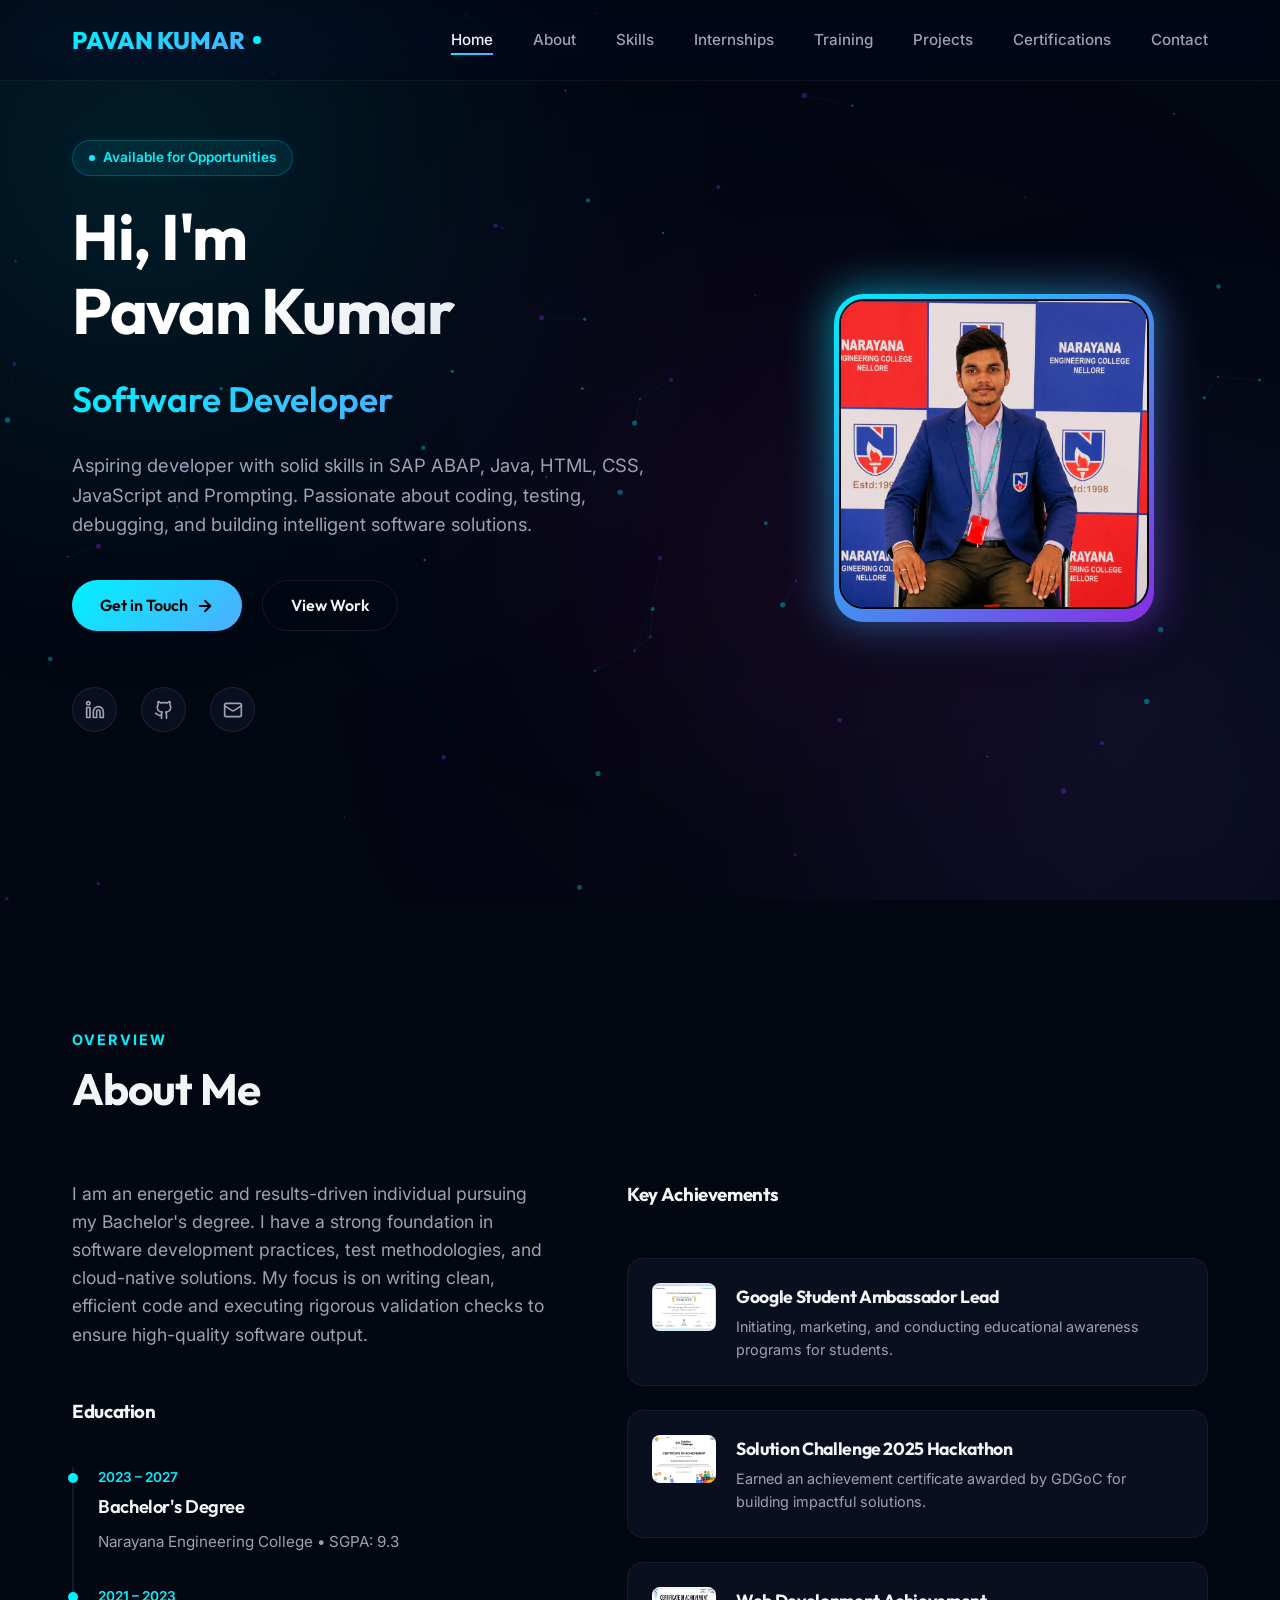
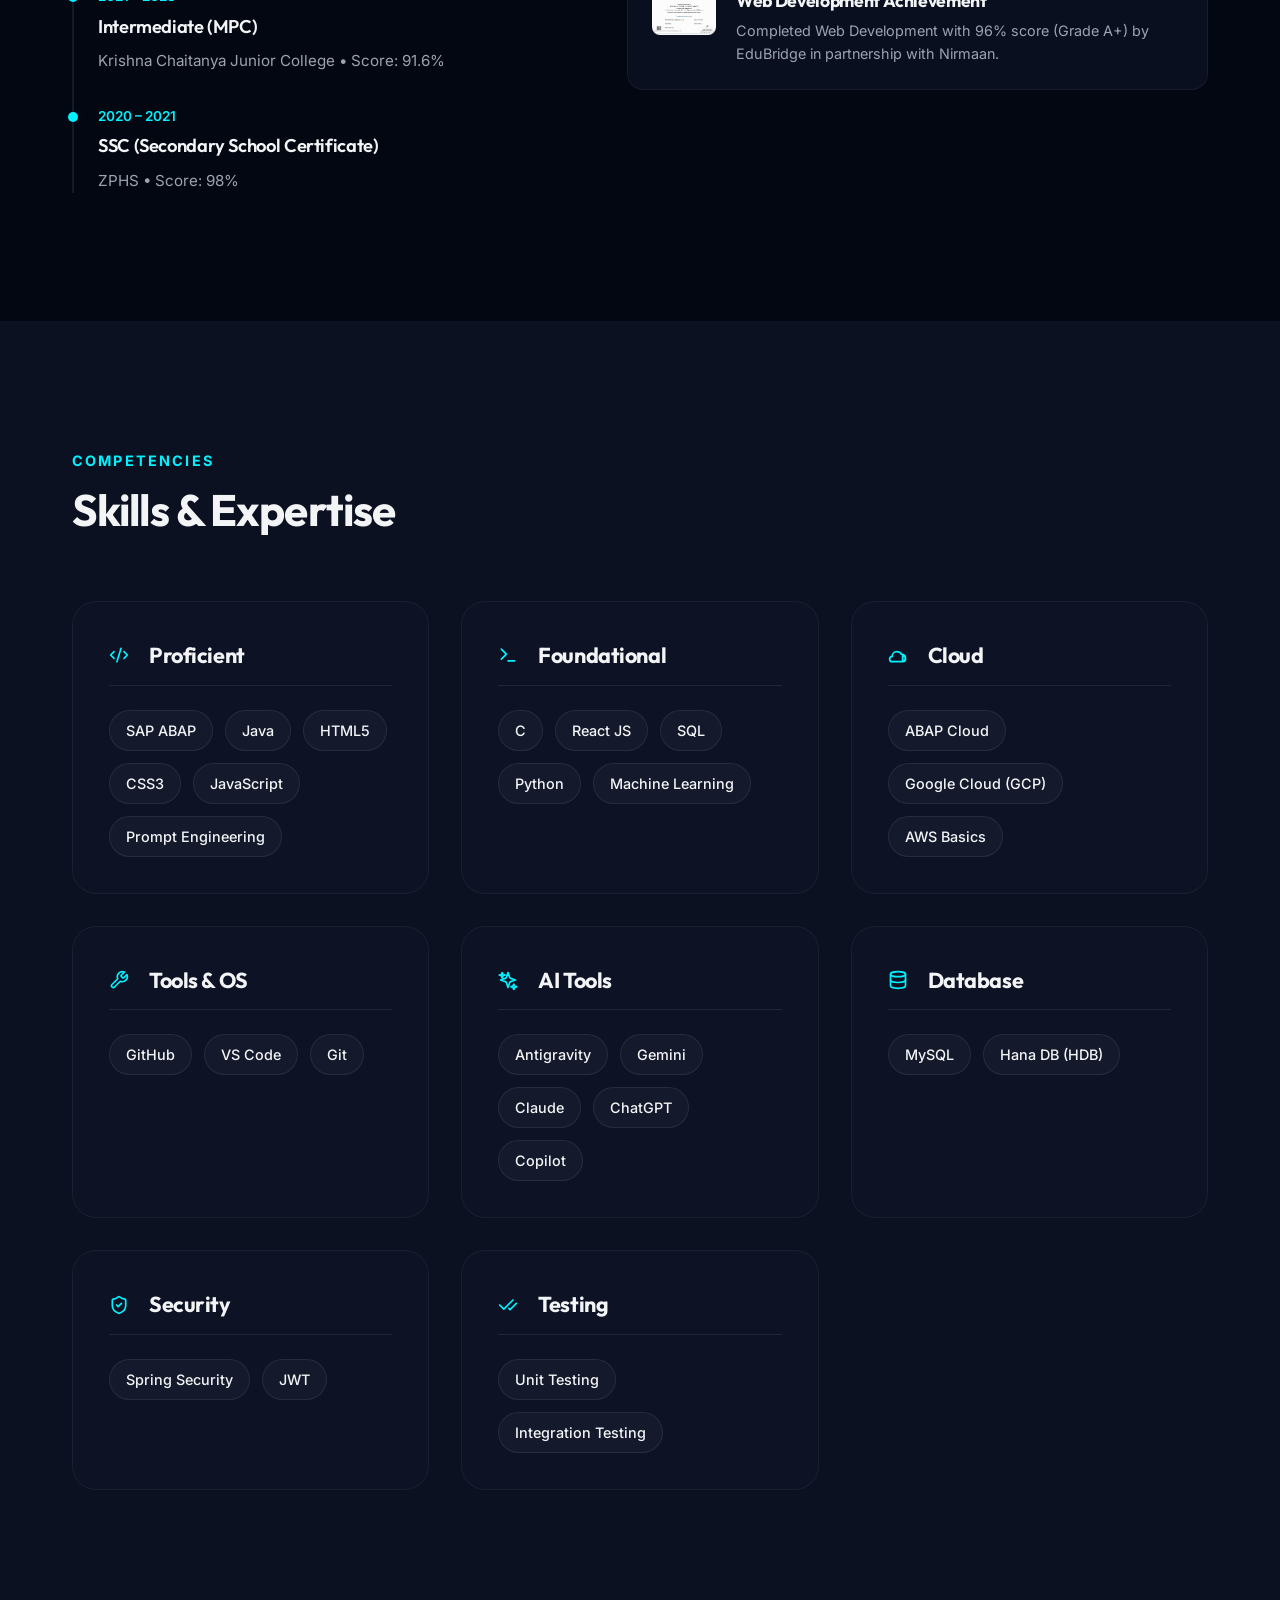
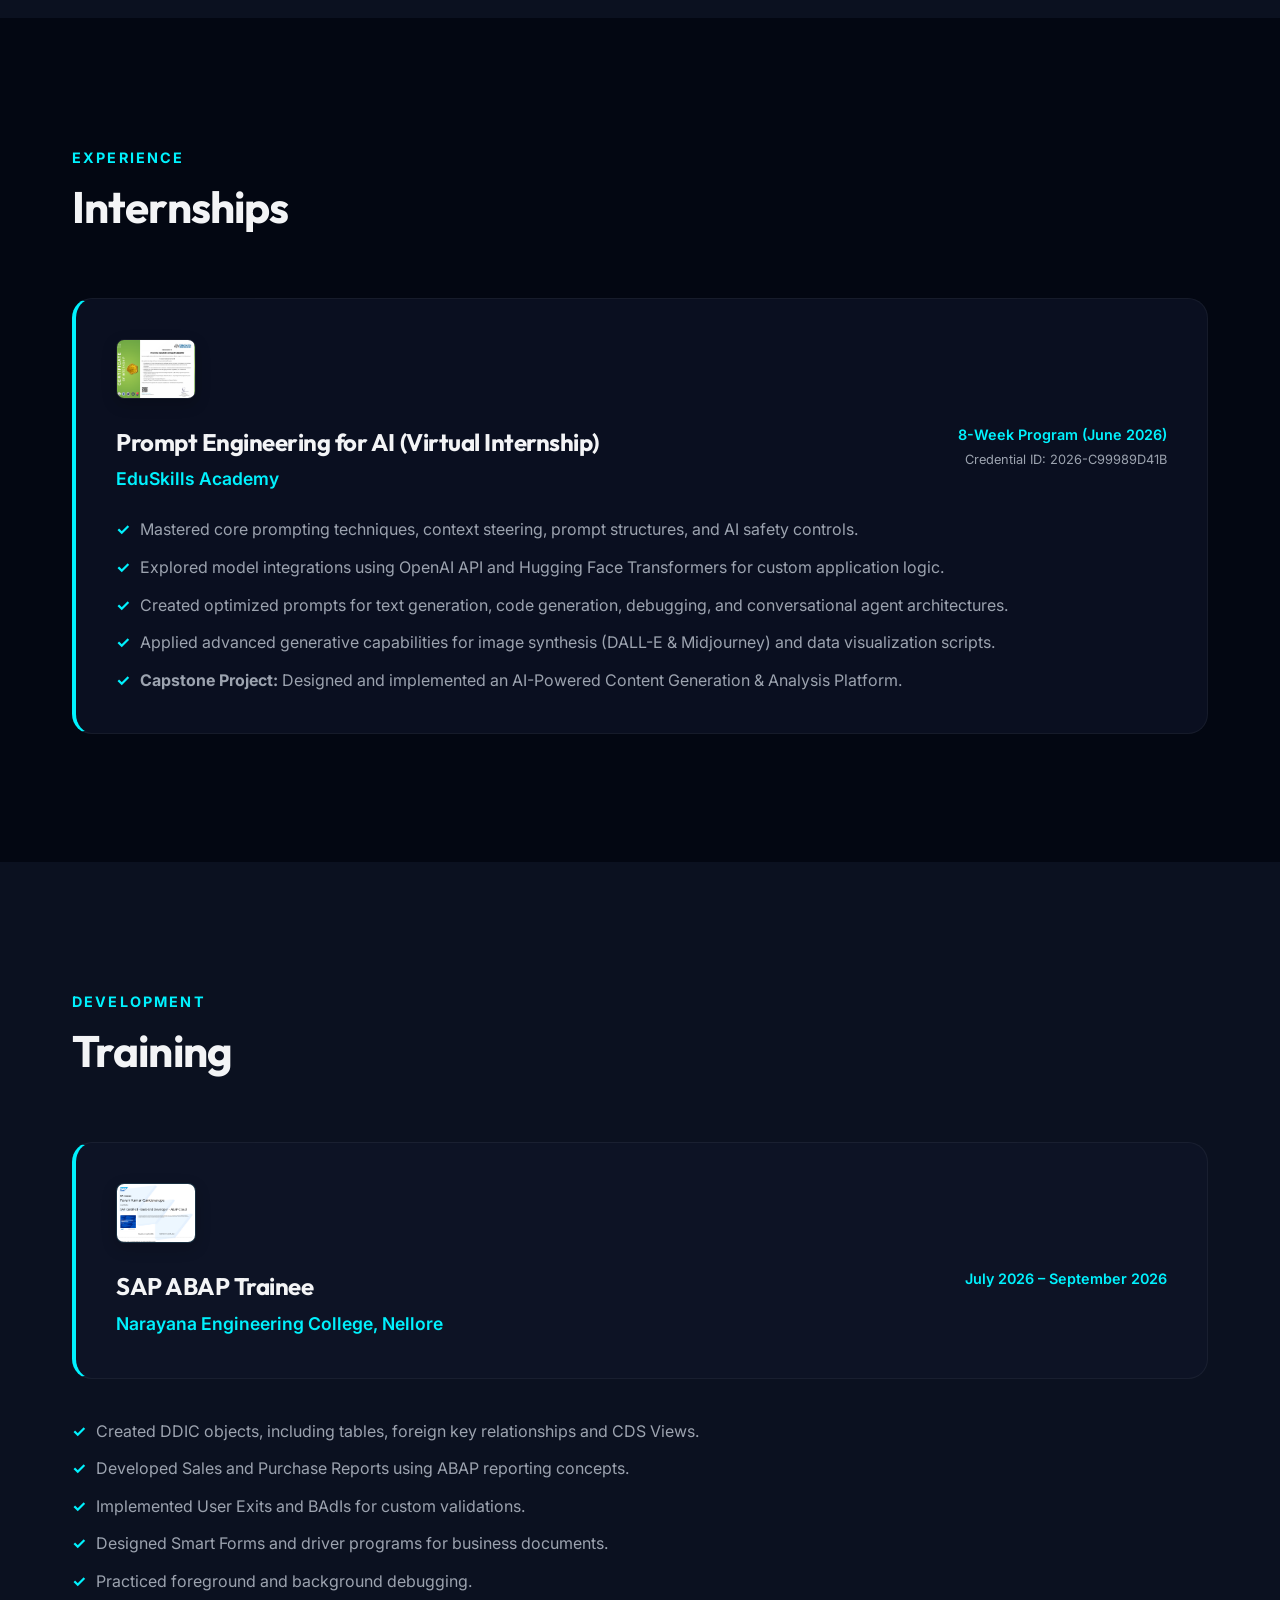
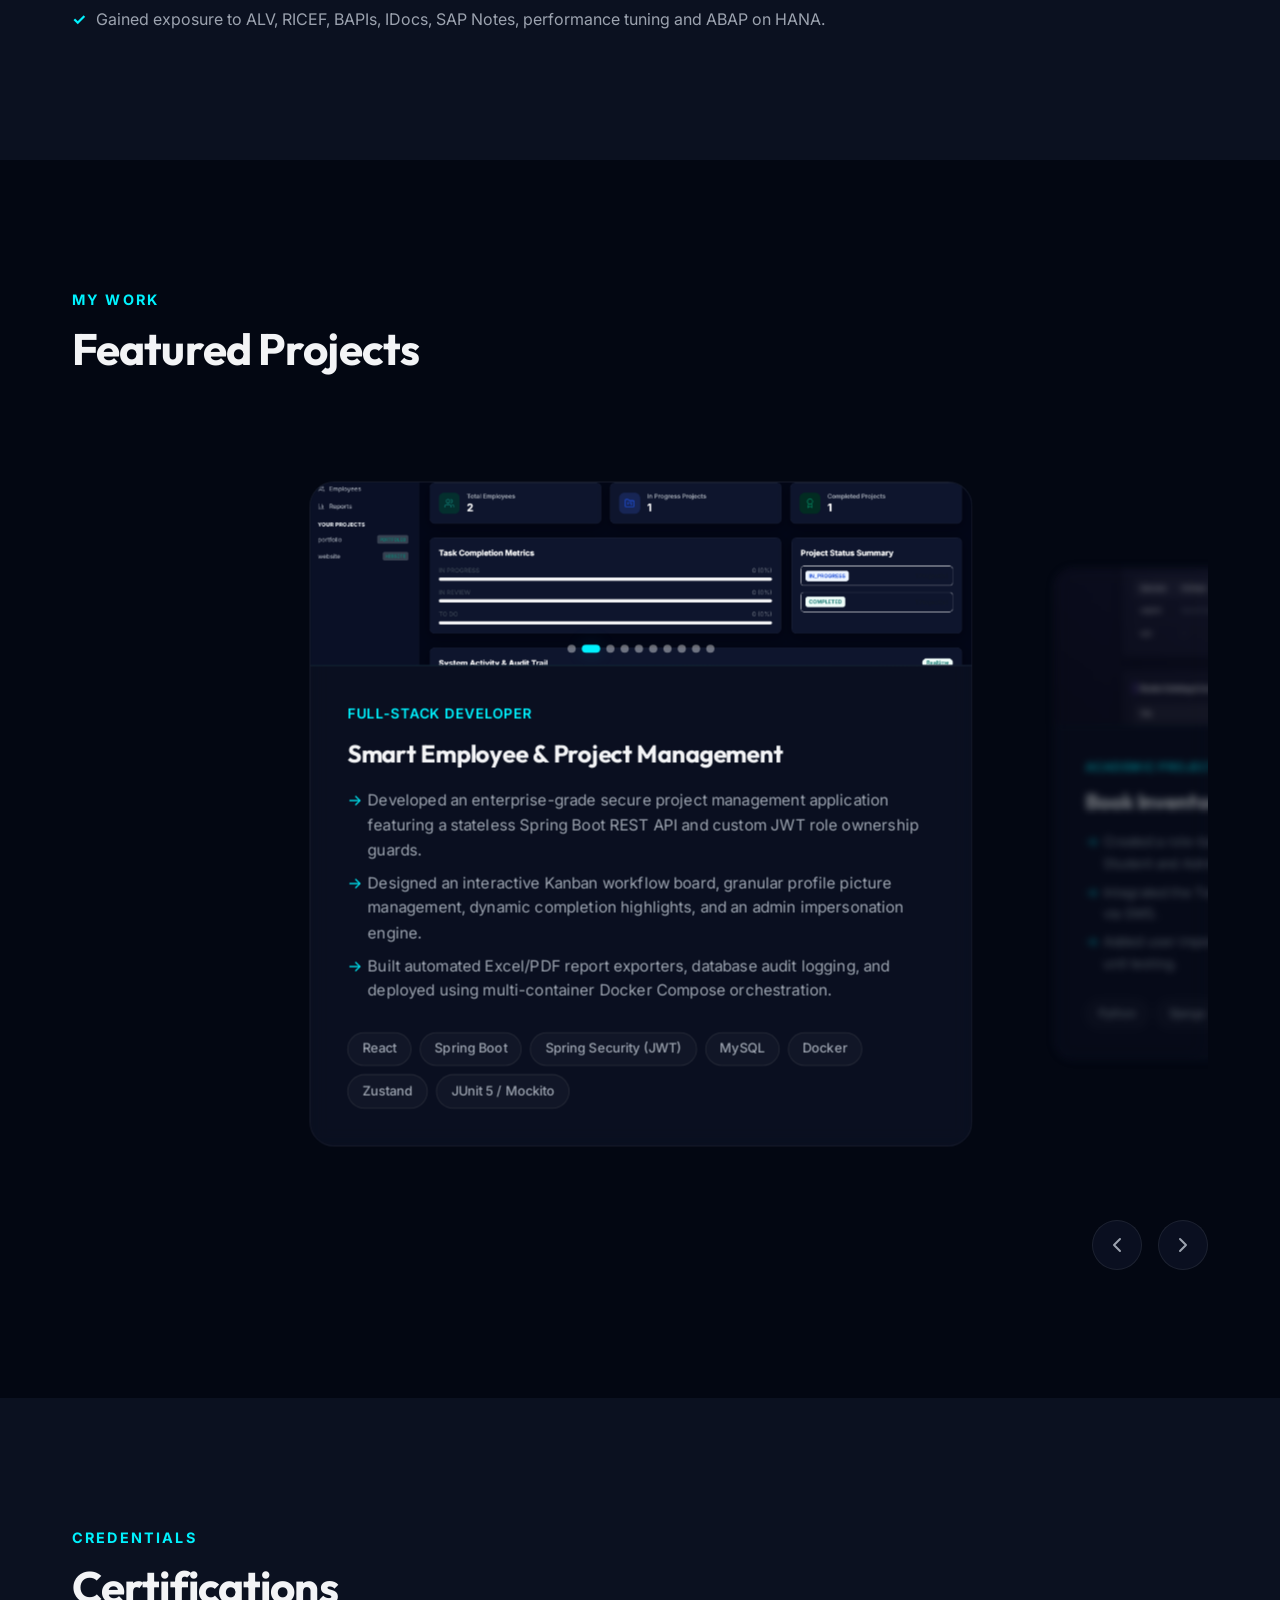
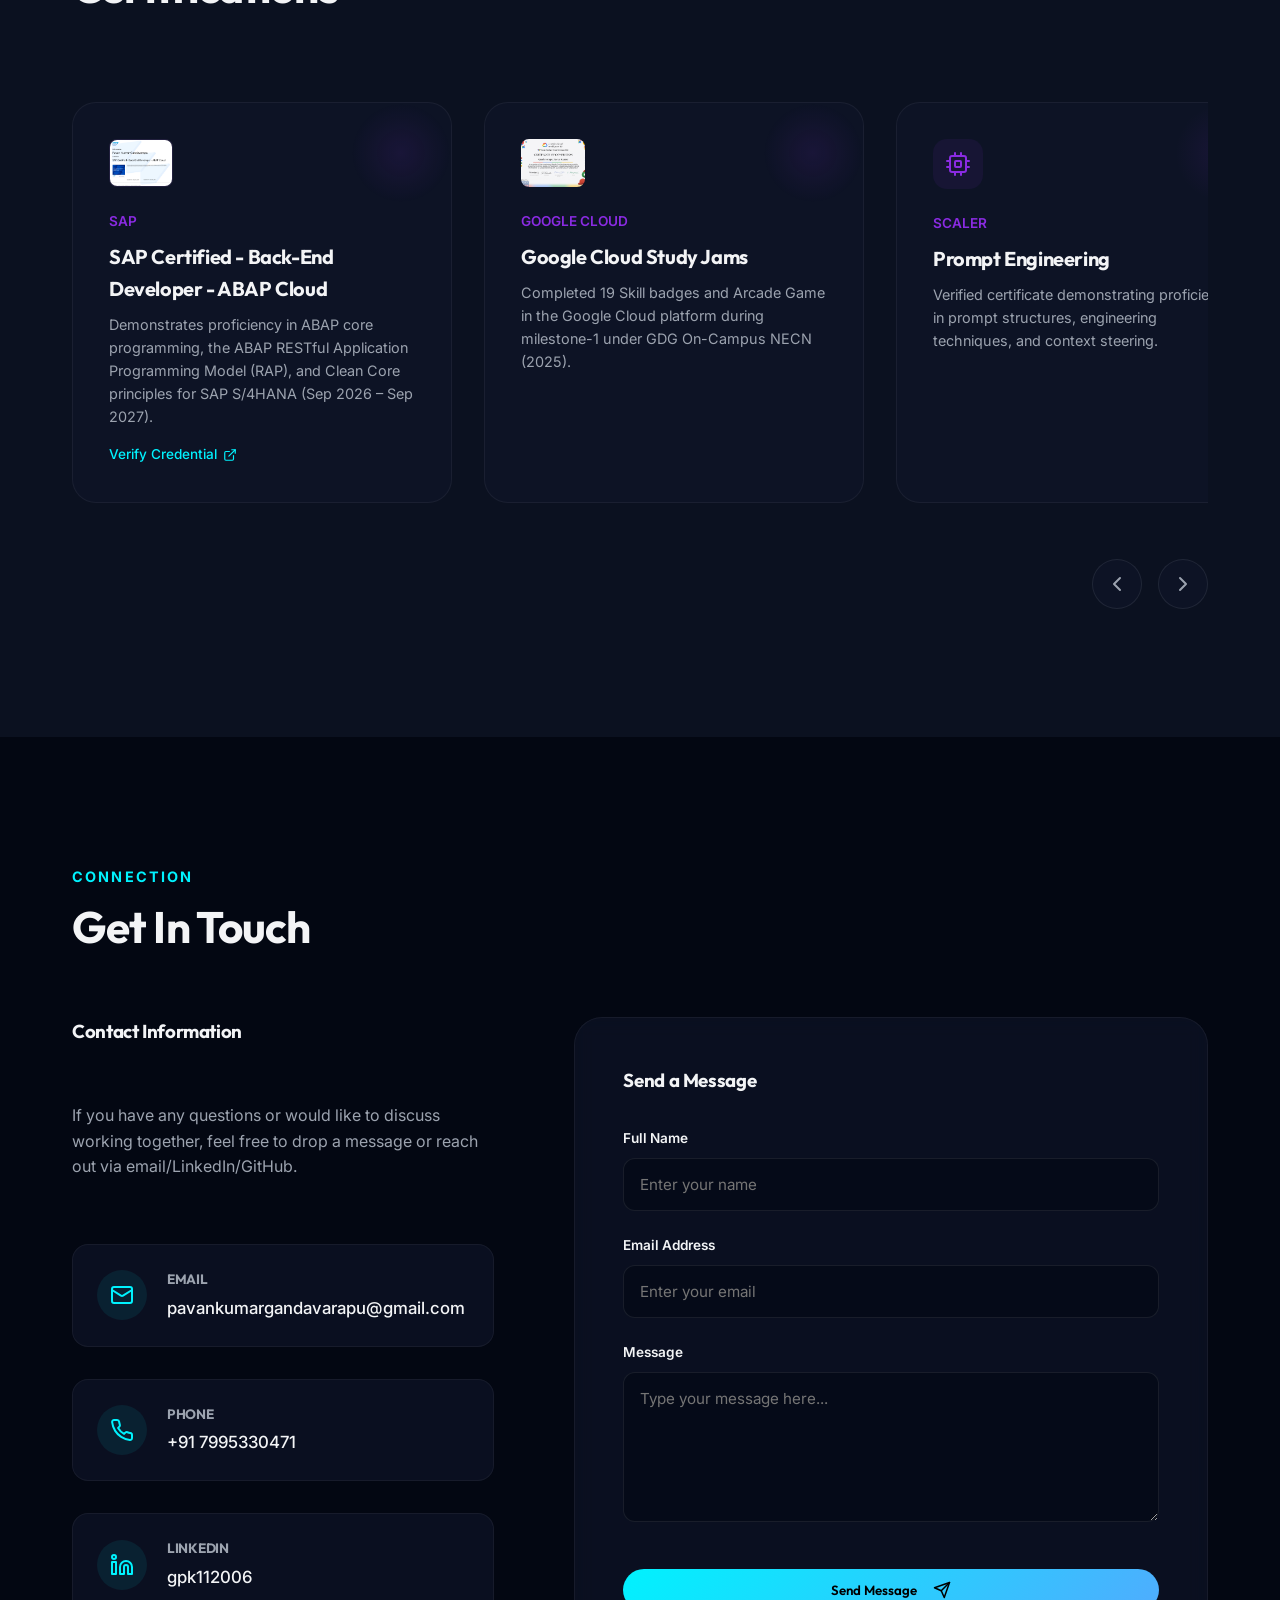
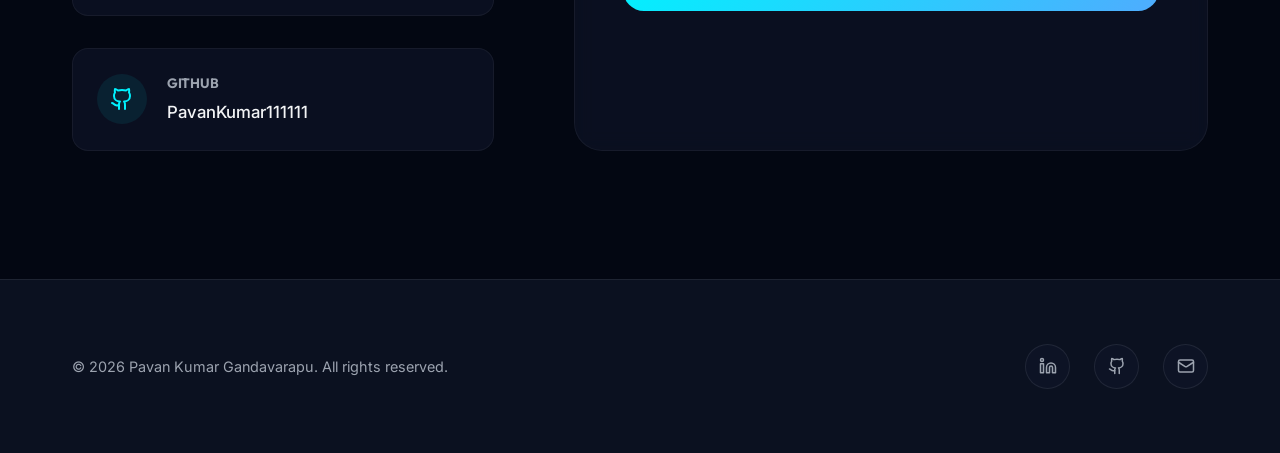
==== commit f274d8ce: "Replace SVG with image for certification display" ====
--- a/index.html
+++ b/index.html
@@ -336,7 +336,8 @@
           <div class="internship-card">
             <div class="internship-header" style="display: flex; gap: 1.5rem; align-items: center; margin-bottom: 1.5rem;">
               <div class="internship-cert-thumb" style="width: 80px; height: 60px; padding: 0; overflow: hidden; border-radius: 8px; flex-shrink: 0; border: 1px solid var(--color-glass-border); box-shadow: 0 5px 15px rgba(0,0,0,0.2); display: flex; align-items: center; justify-content: center; background: rgba(0, 242, 254, 0.08);">
-                <svg xmlns="http://www.w3.org/2000/svg" width="32" height="32" viewBox="0 0 24 24" fill="none" stroke="currentColor" stroke-width="2" stroke-linecap="round" stroke-linejoin="round" class="lucide lucide-code-2" style="color: var(--color-primary);"><path d="m18 16 4-4-4-4"/><path d="m6 8-4 4 4 4"/><path d="m14.5 4-5 16"/></svg>
+                <img src="sap_abap_cert.png" alt="SAP ABAP - Certificate" class="project-img-cover" style="width: 100%; height: 100%; object-fit: cover;">
+              </div>
               </div>
               <div style="flex-grow: 1; display: flex; justify-content: space-between; flex-wrap: wrap; gap: 1rem; width: 100%;">
                 <div class="internship-title">
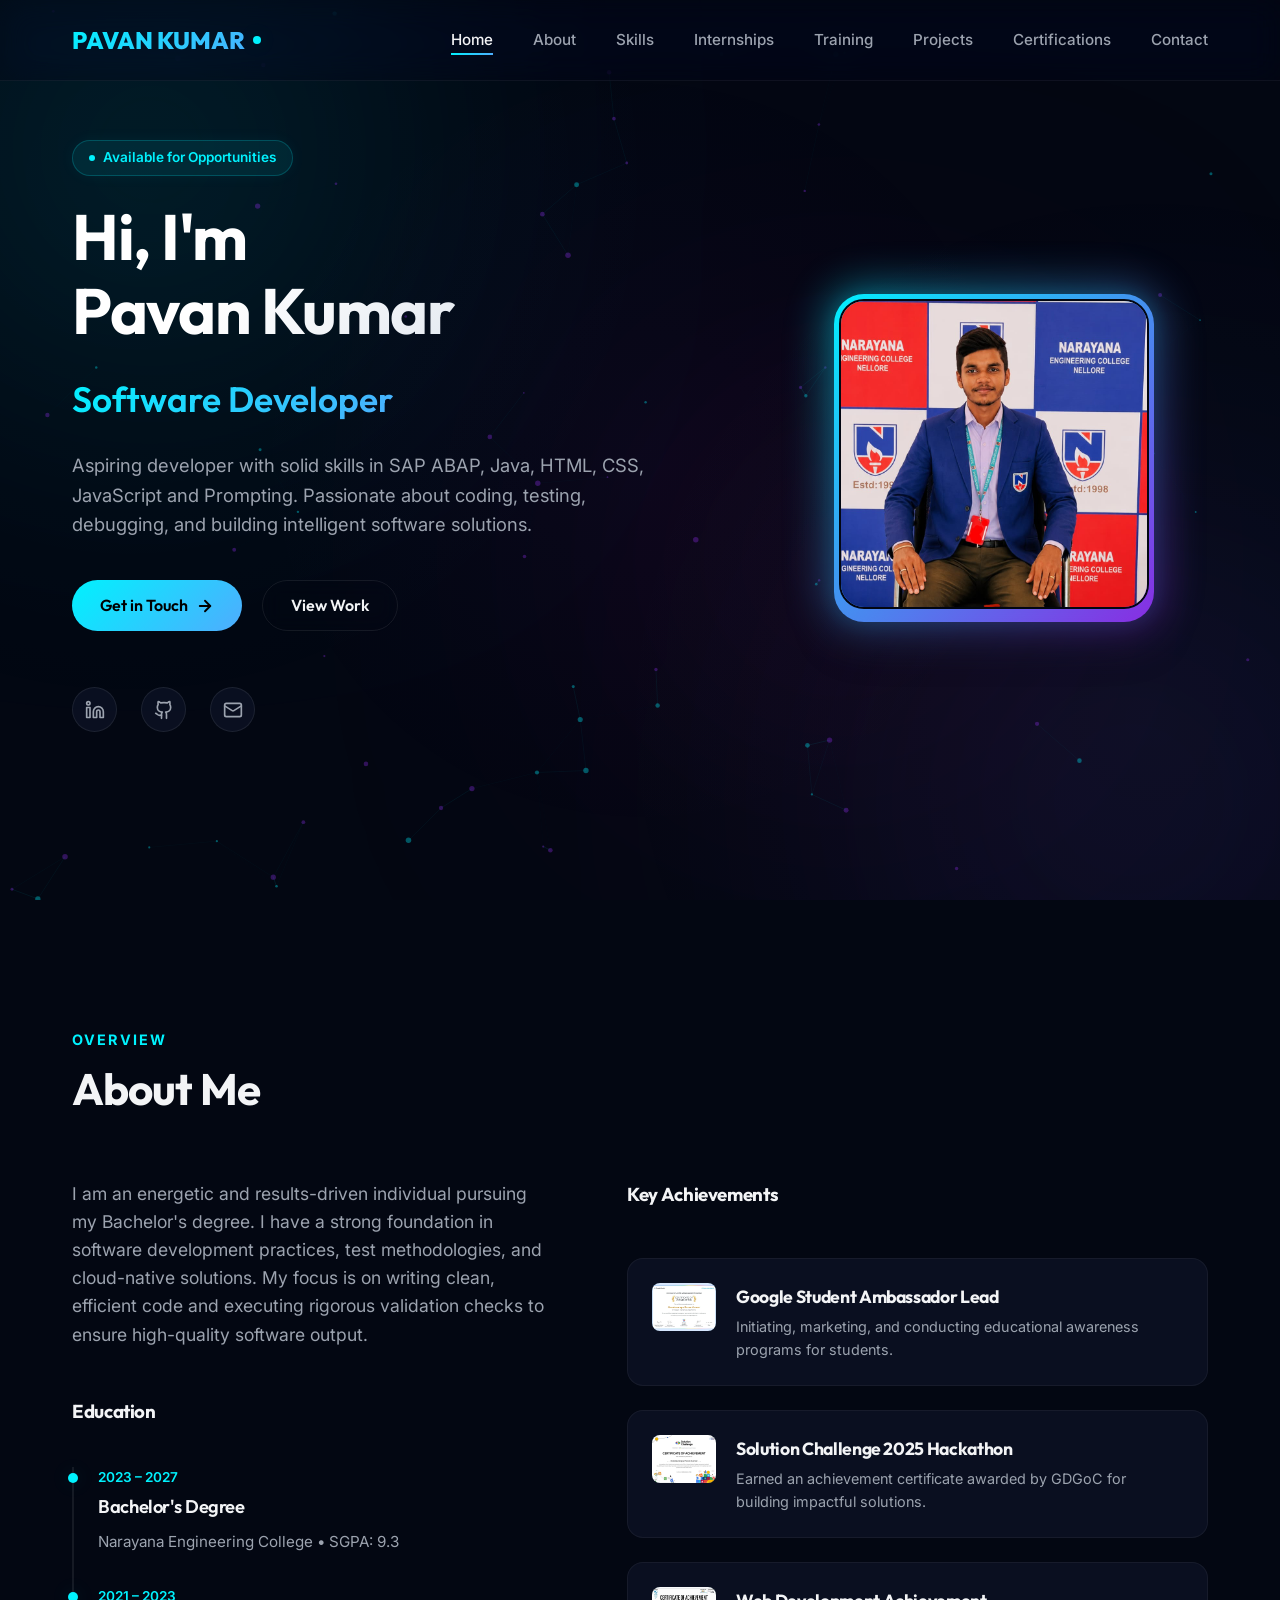
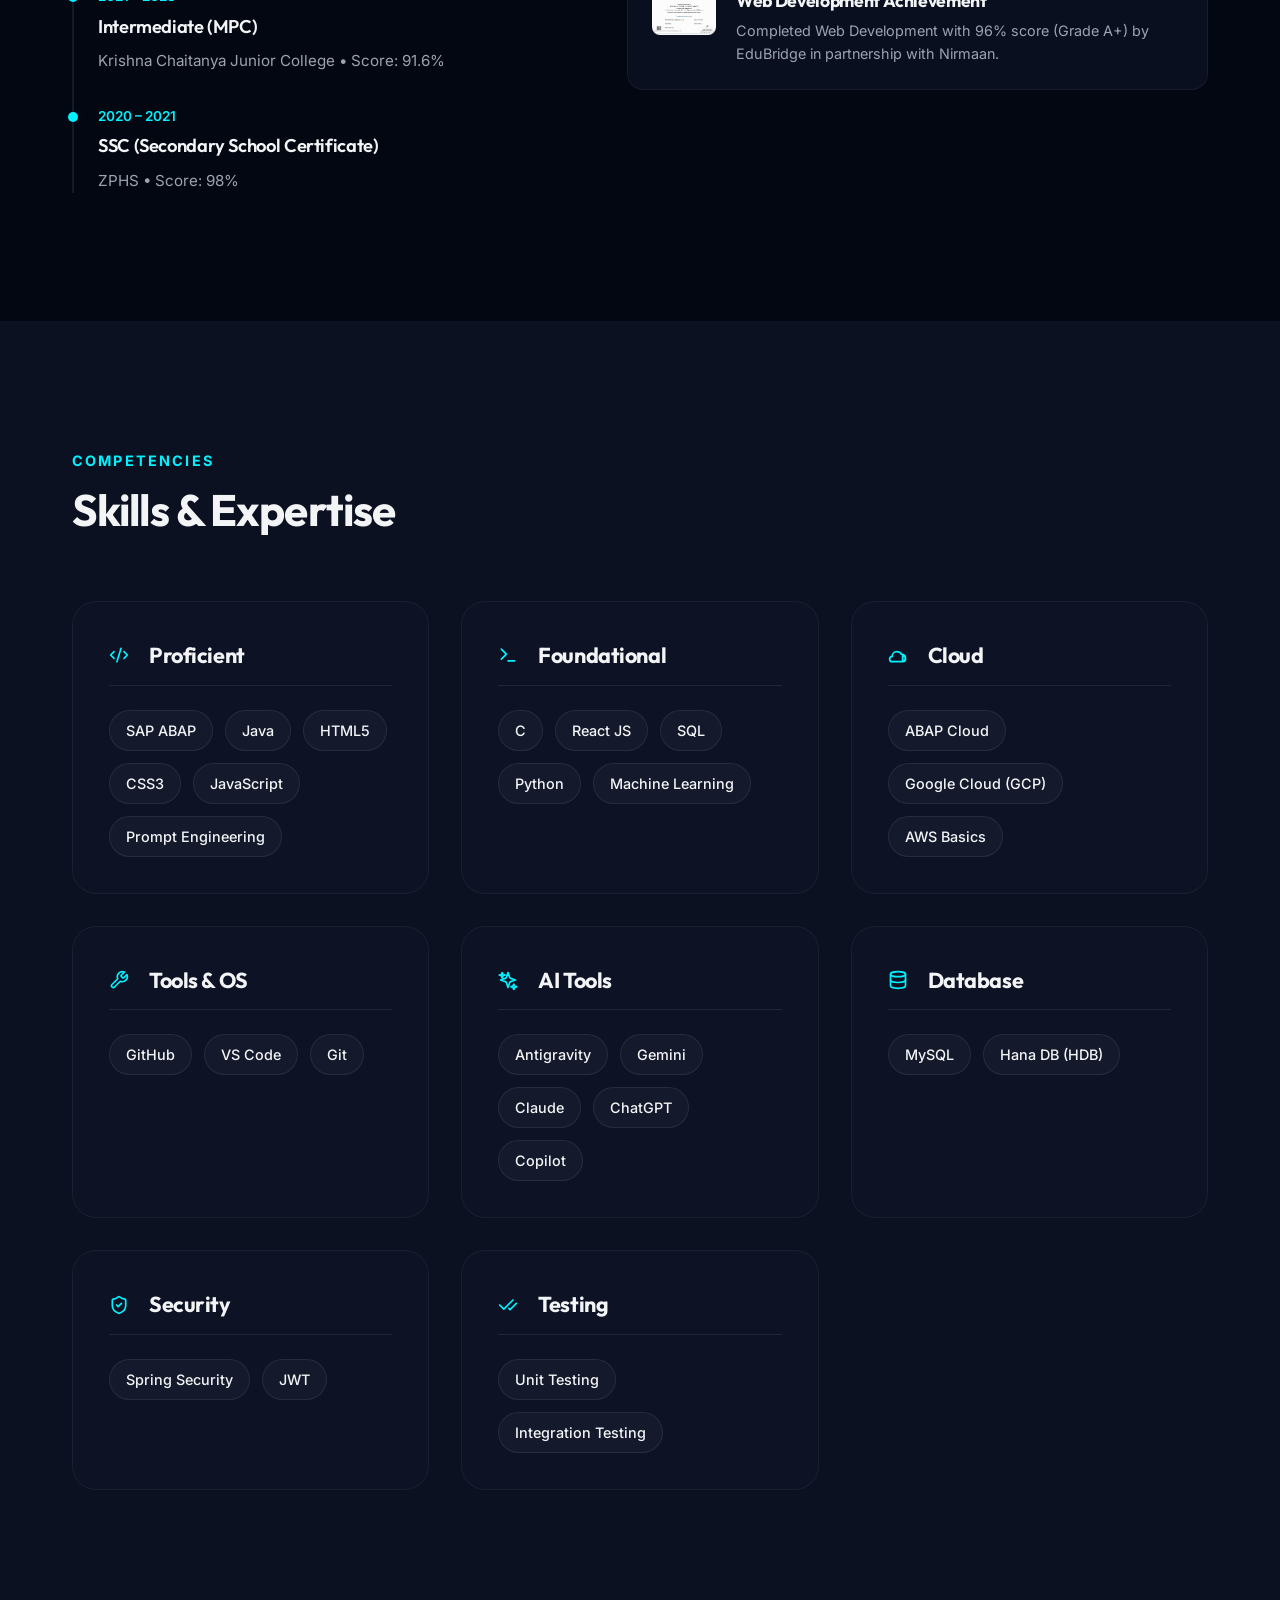
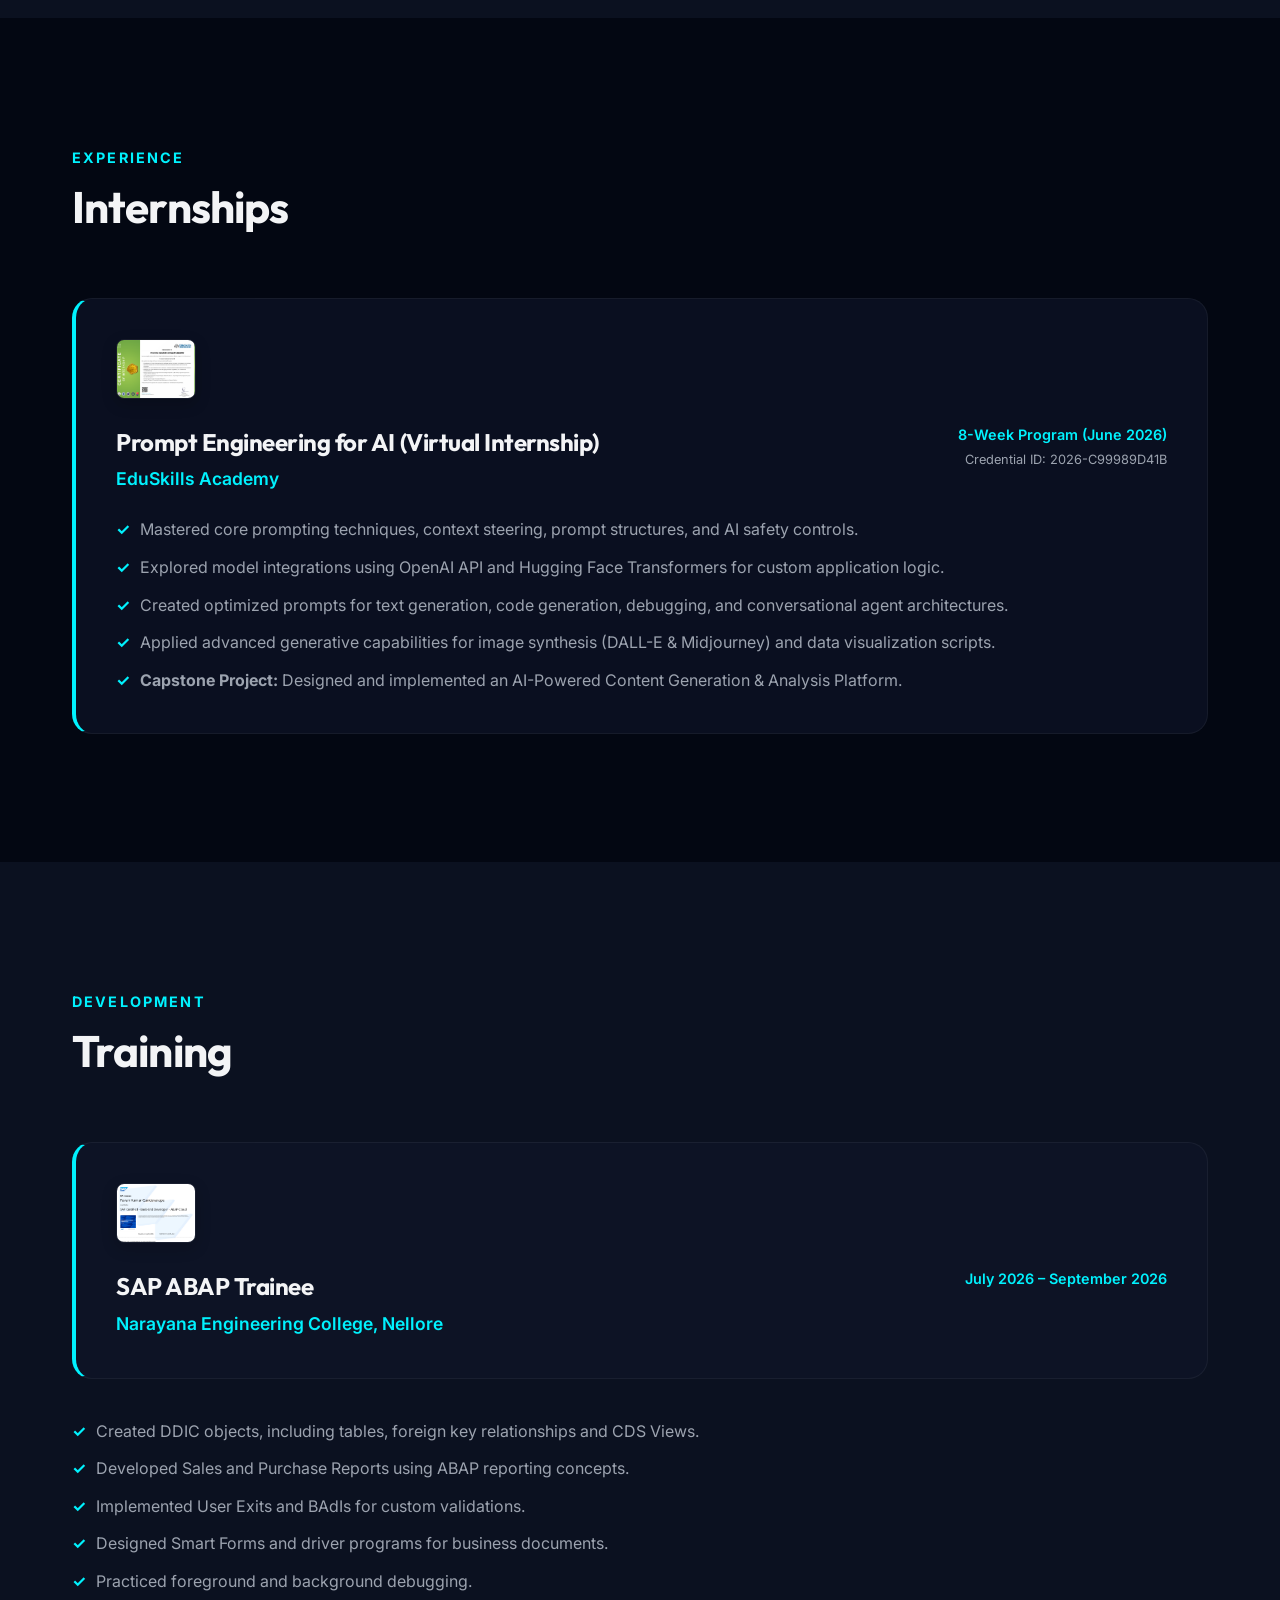
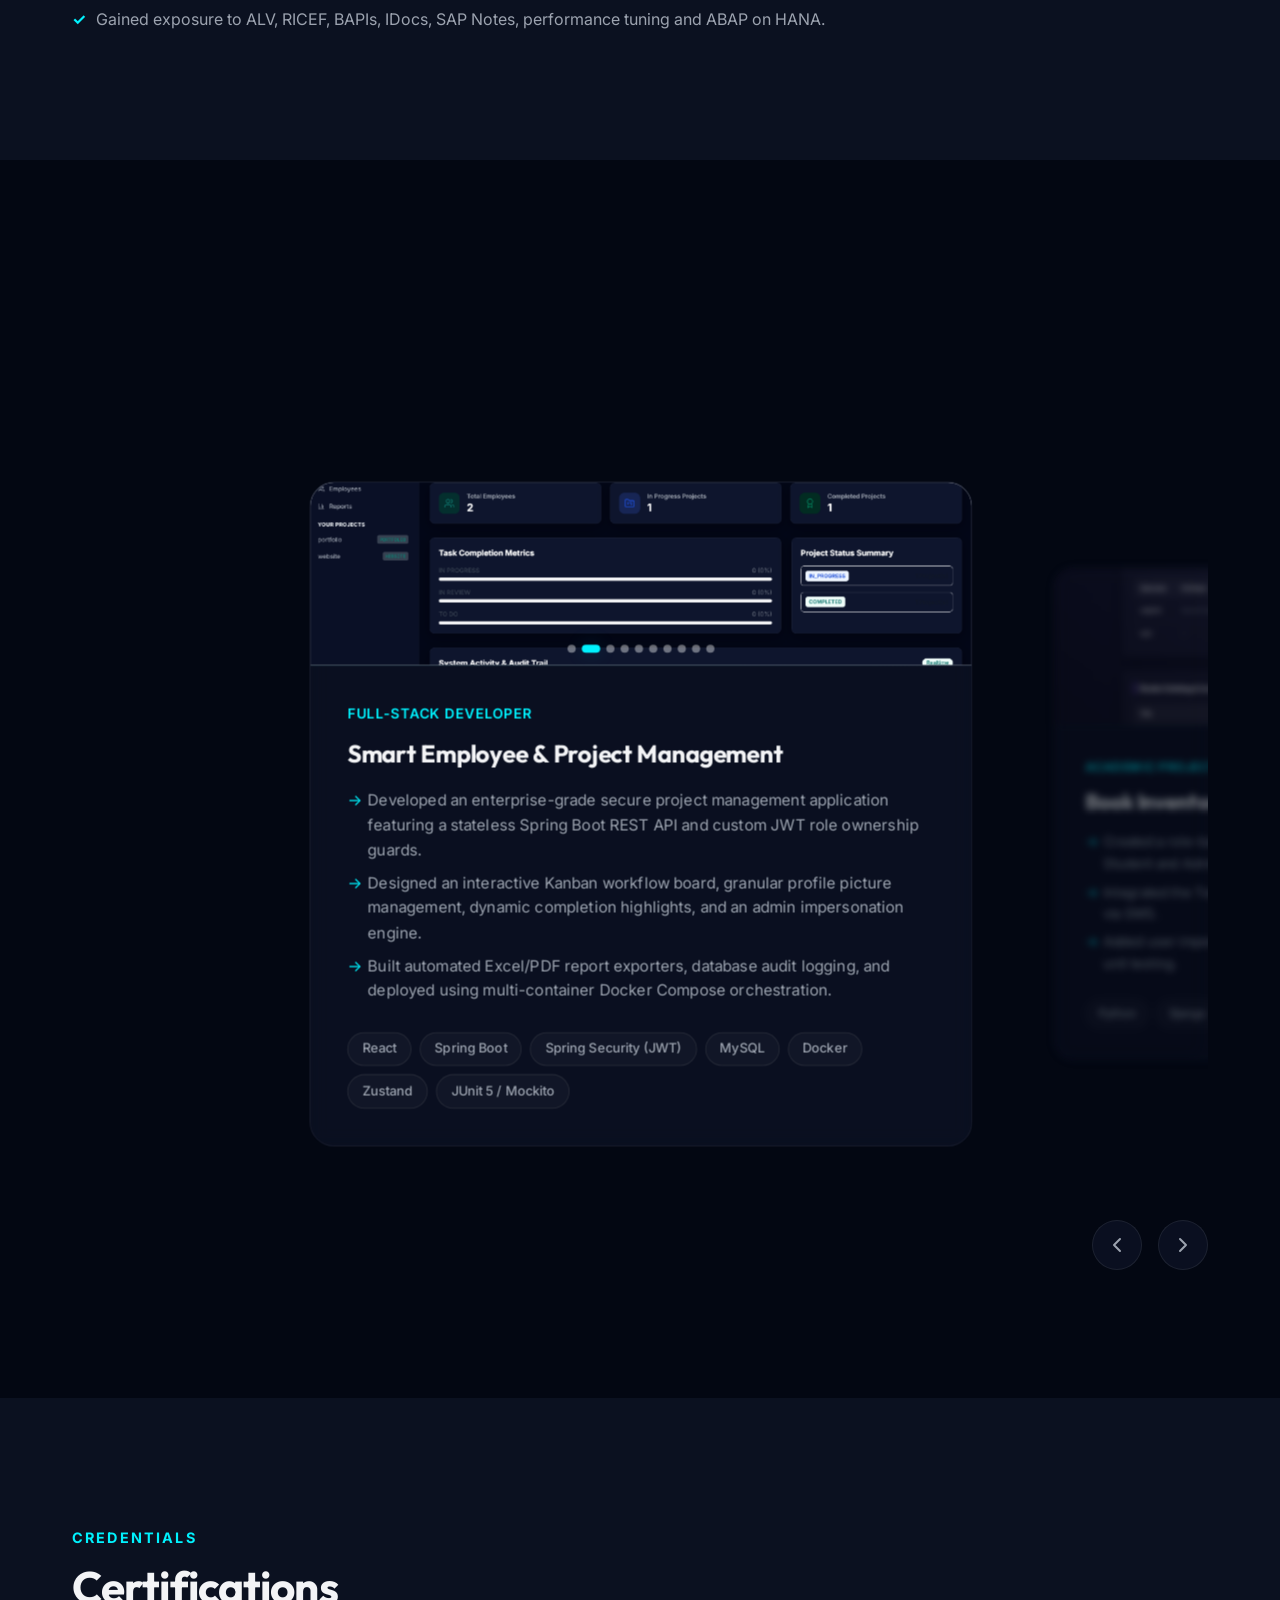
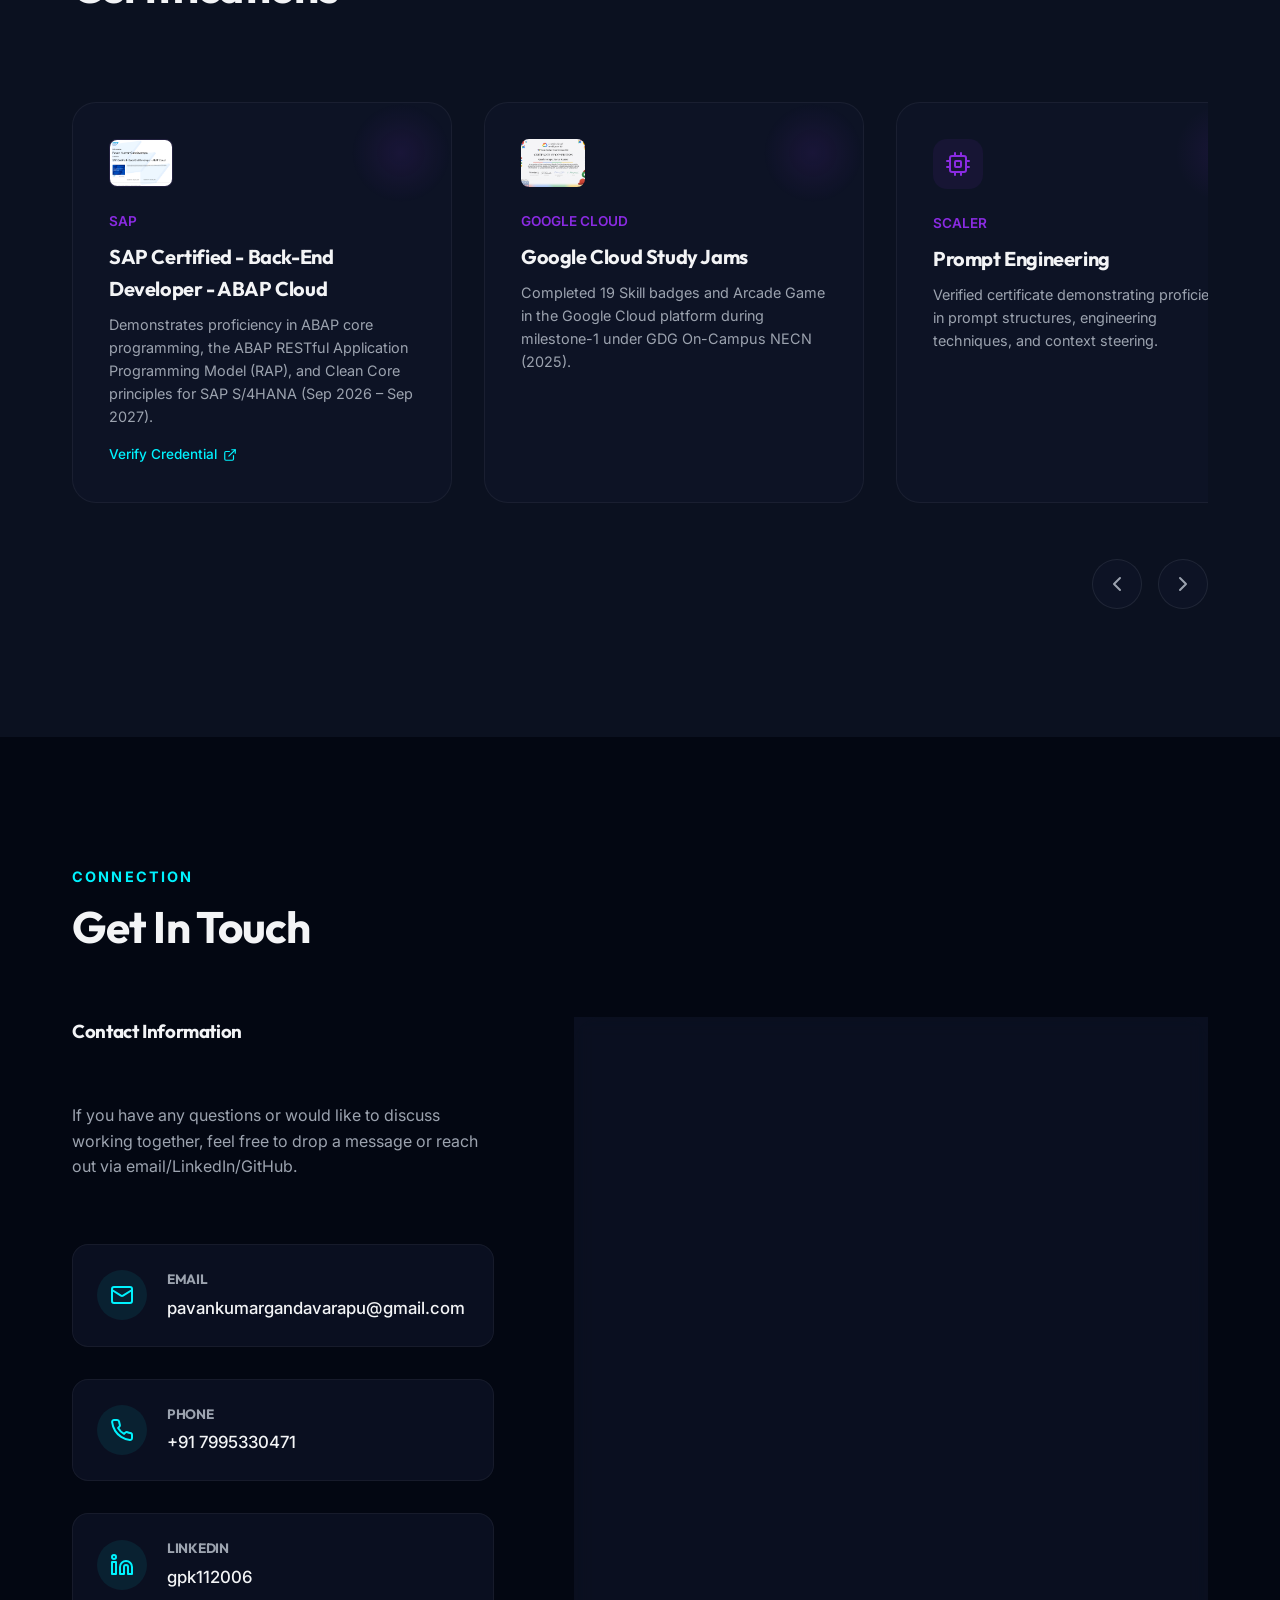
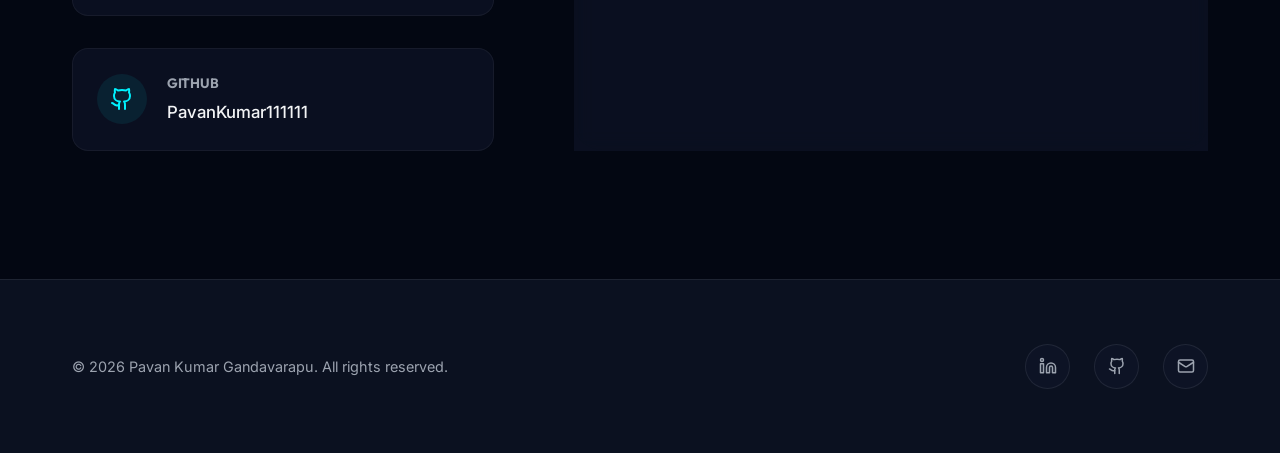
==== commit 00e00bf0: "Remove background style from internship cert thumb" ====
--- a/index.html
+++ b/index.html
@@ -335,7 +335,7 @@
           <!-- Training 1 -->
           <div class="internship-card">
             <div class="internship-header" style="display: flex; gap: 1.5rem; align-items: center; margin-bottom: 1.5rem;">
-              <div class="internship-cert-thumb" style="width: 80px; height: 60px; padding: 0; overflow: hidden; border-radius: 8px; flex-shrink: 0; border: 1px solid var(--color-glass-border); box-shadow: 0 5px 15px rgba(0,0,0,0.2); display: flex; align-items: center; justify-content: center; background: rgba(0, 242, 254, 0.08);">
+             <div class="internship-cert-thumb" style="width: 80px; height: 60px; padding: 0; overflow: hidden; border-radius: 8px; flex-shrink: 0; border: 1px solid var(--color-glass-border); box-shadow: 0 5px 15px rgba(0,0,0,0.2);">
                 <img src="sap_abap_cert.png" alt="SAP ABAP - Certificate" class="project-img-cover" style="width: 100%; height: 100%; object-fit: cover;">
               </div>
               </div>
